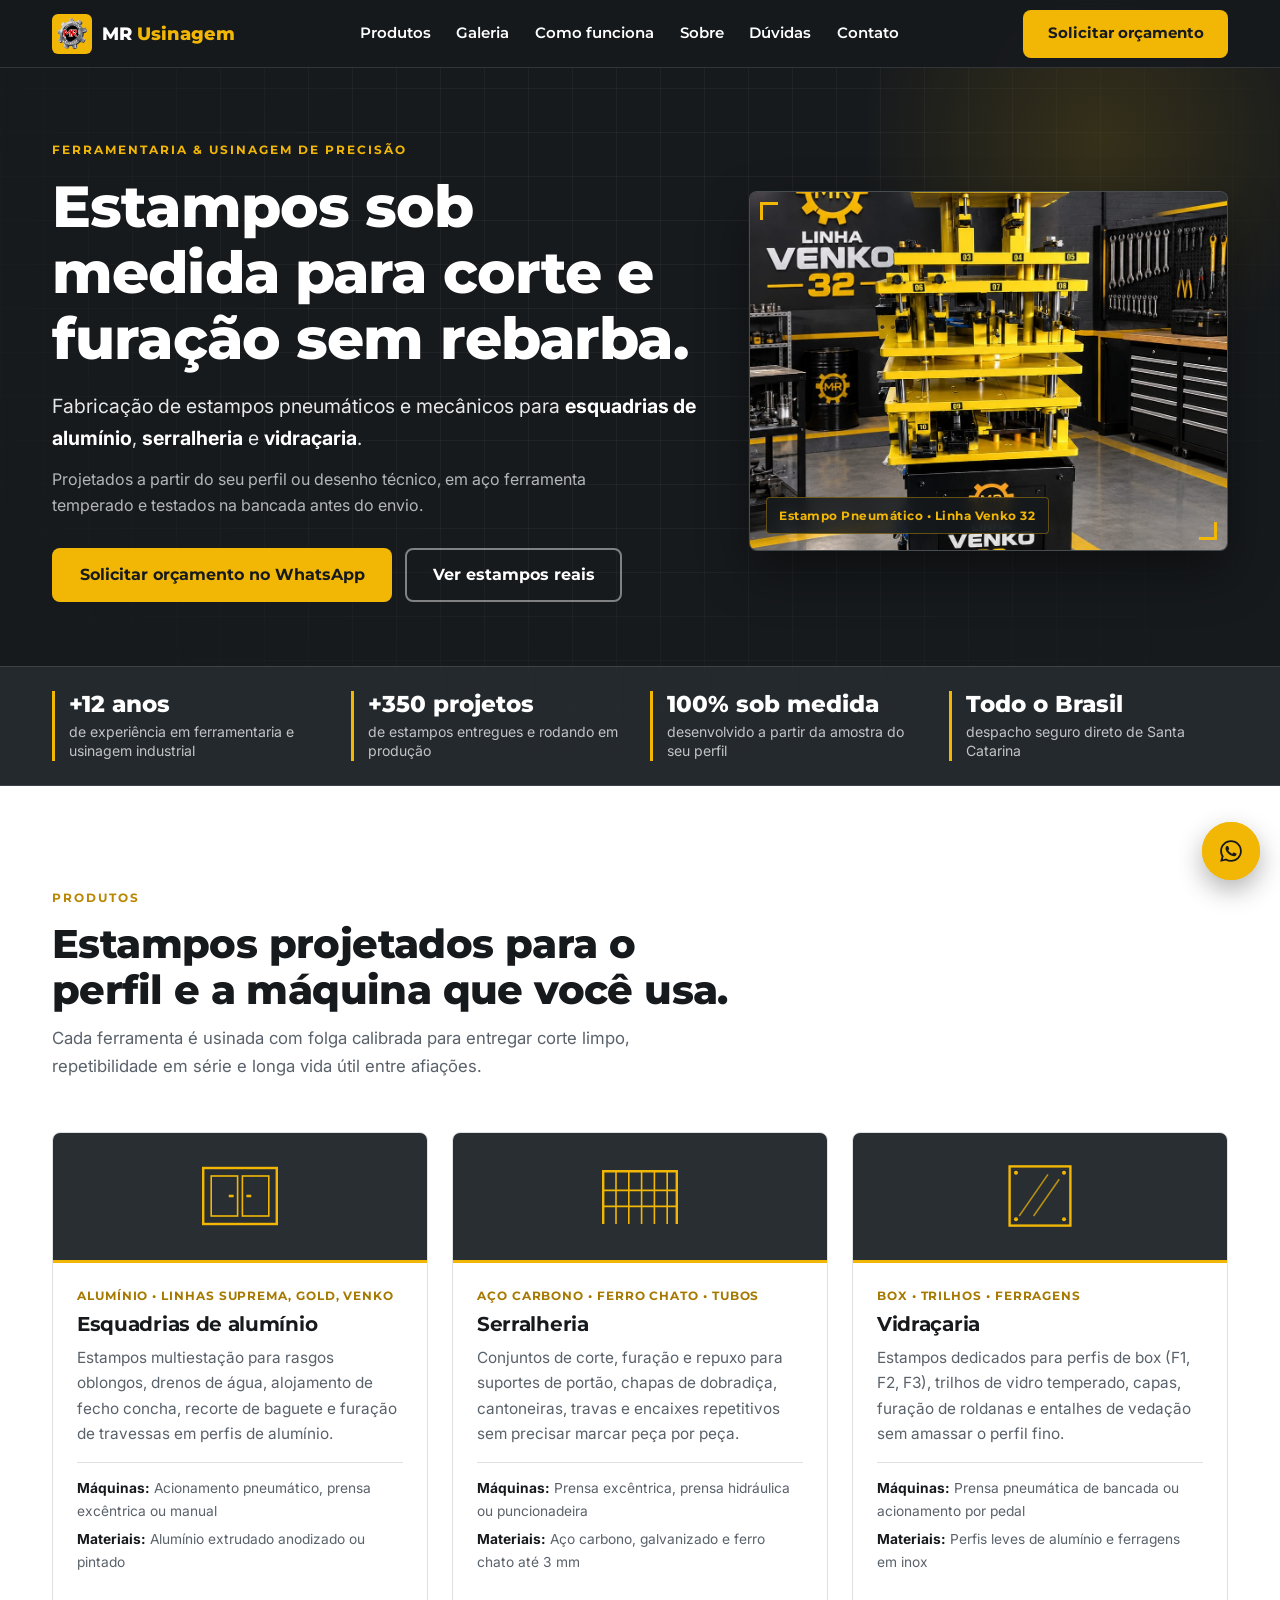
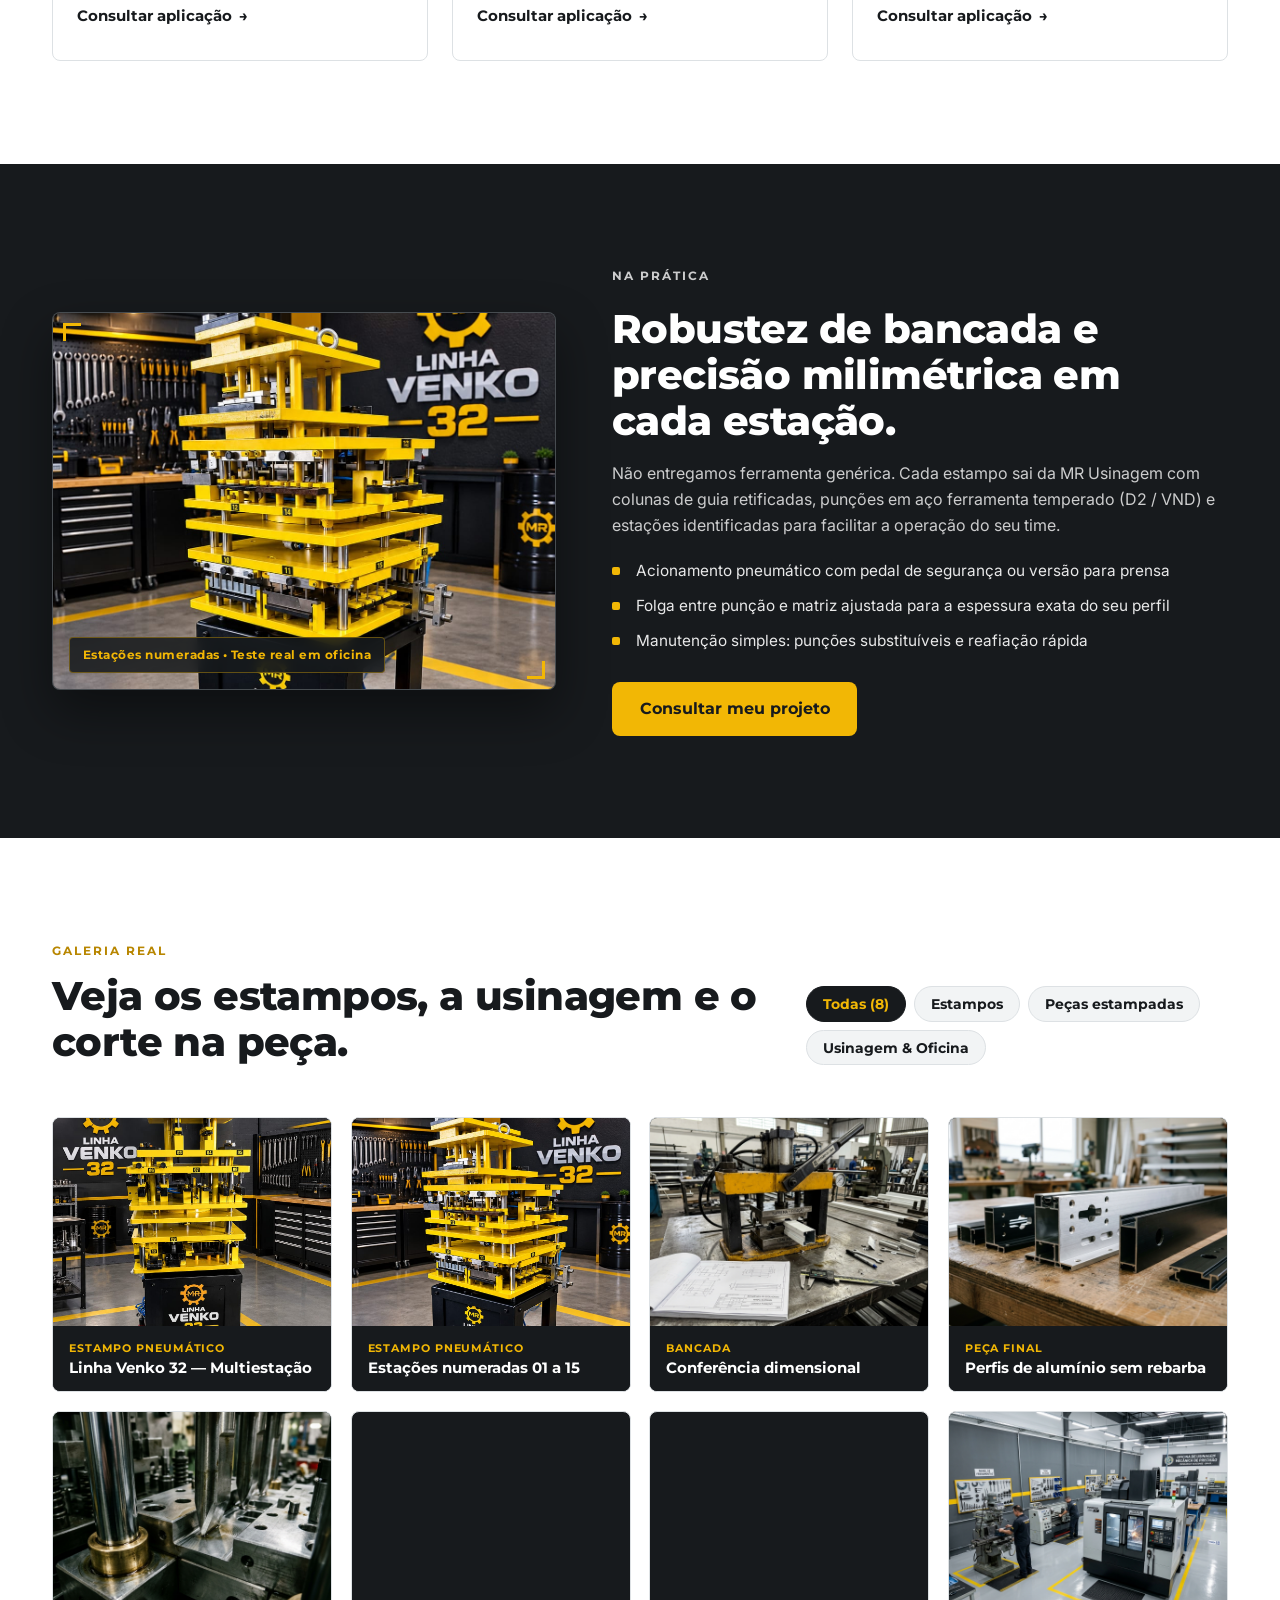
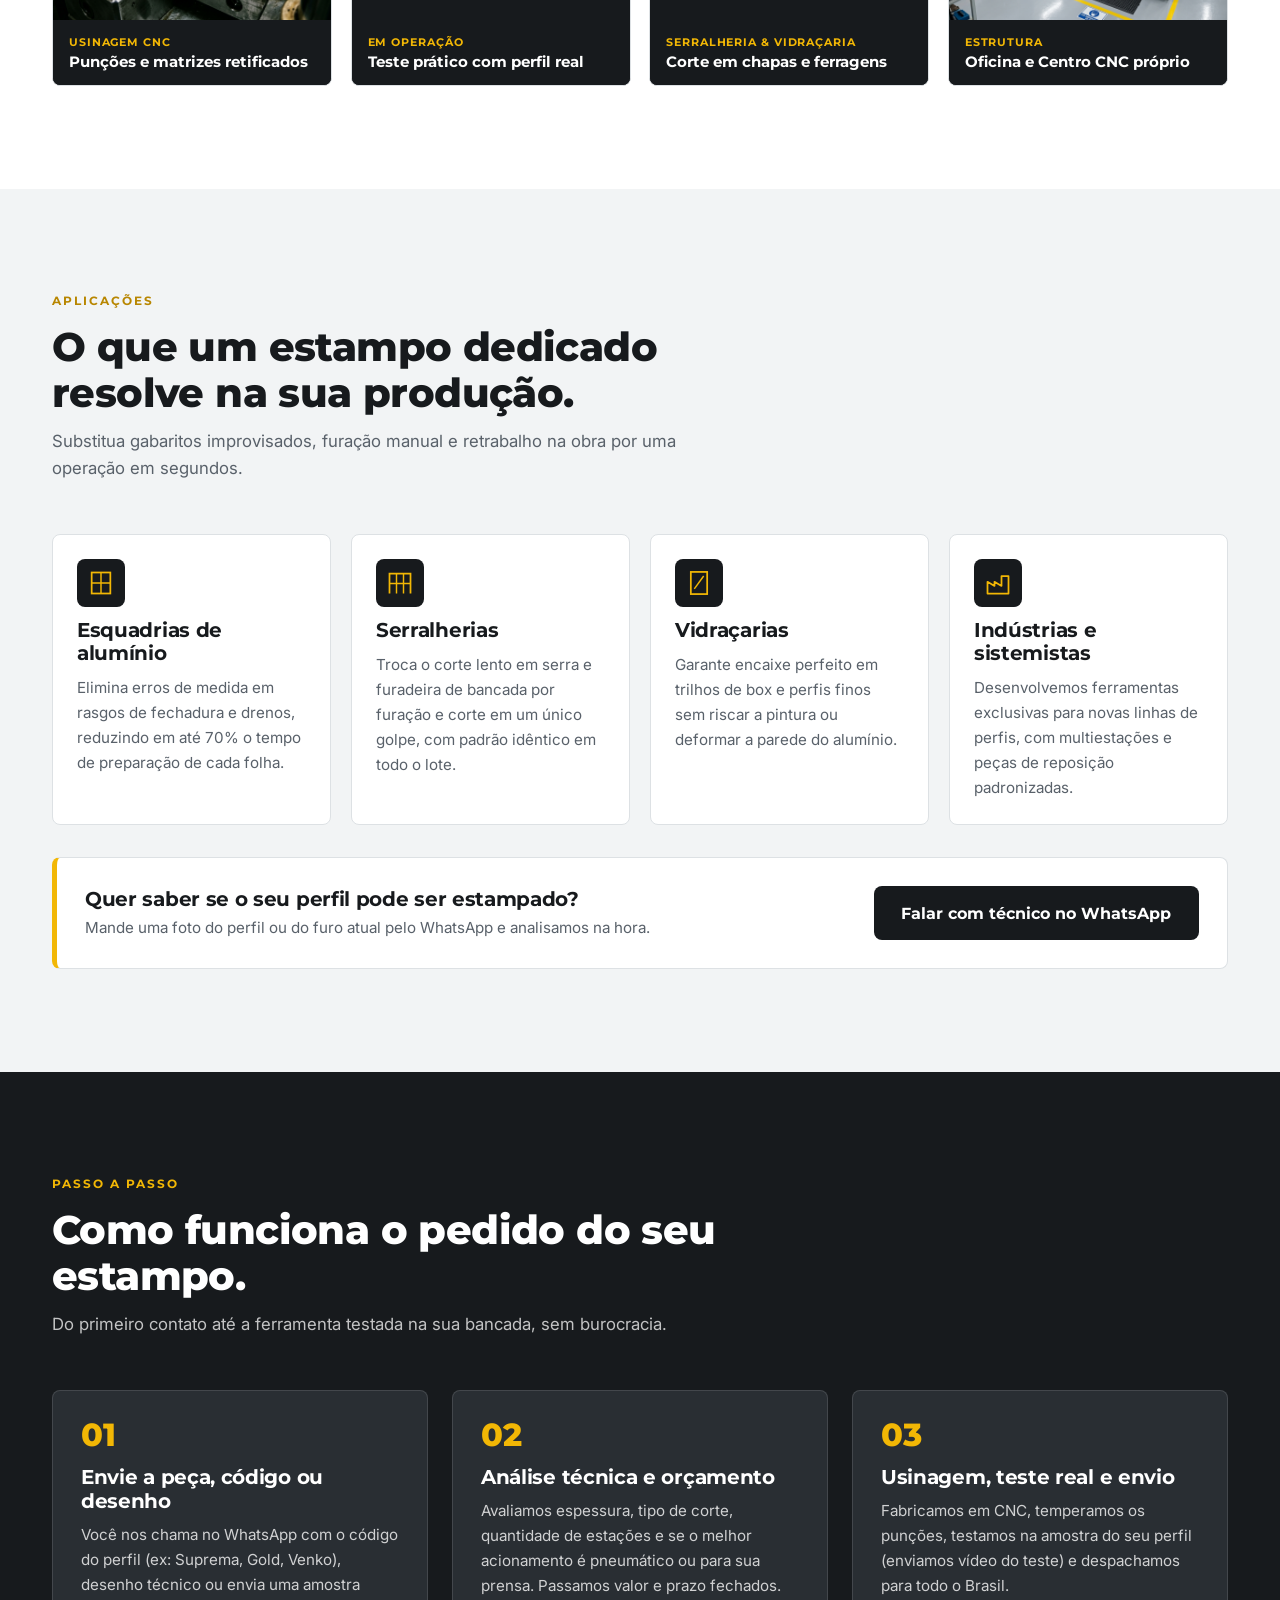
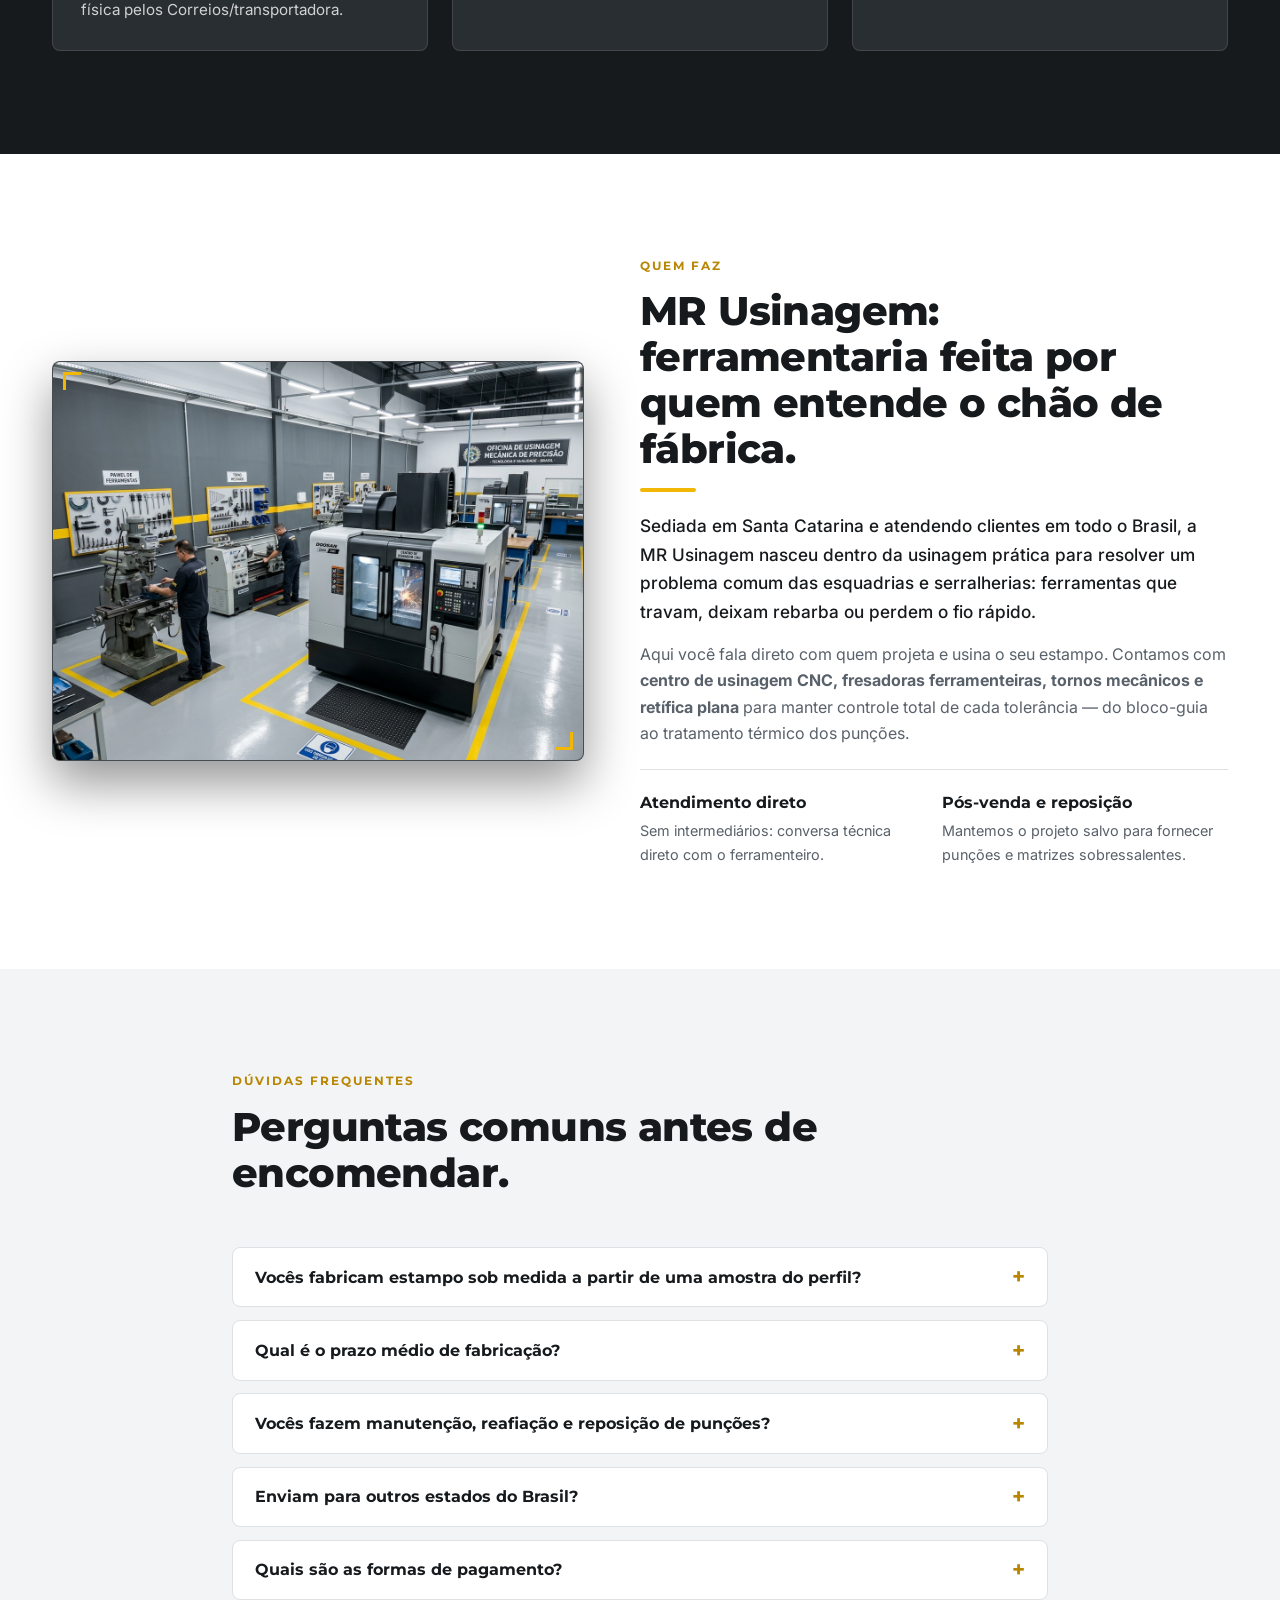
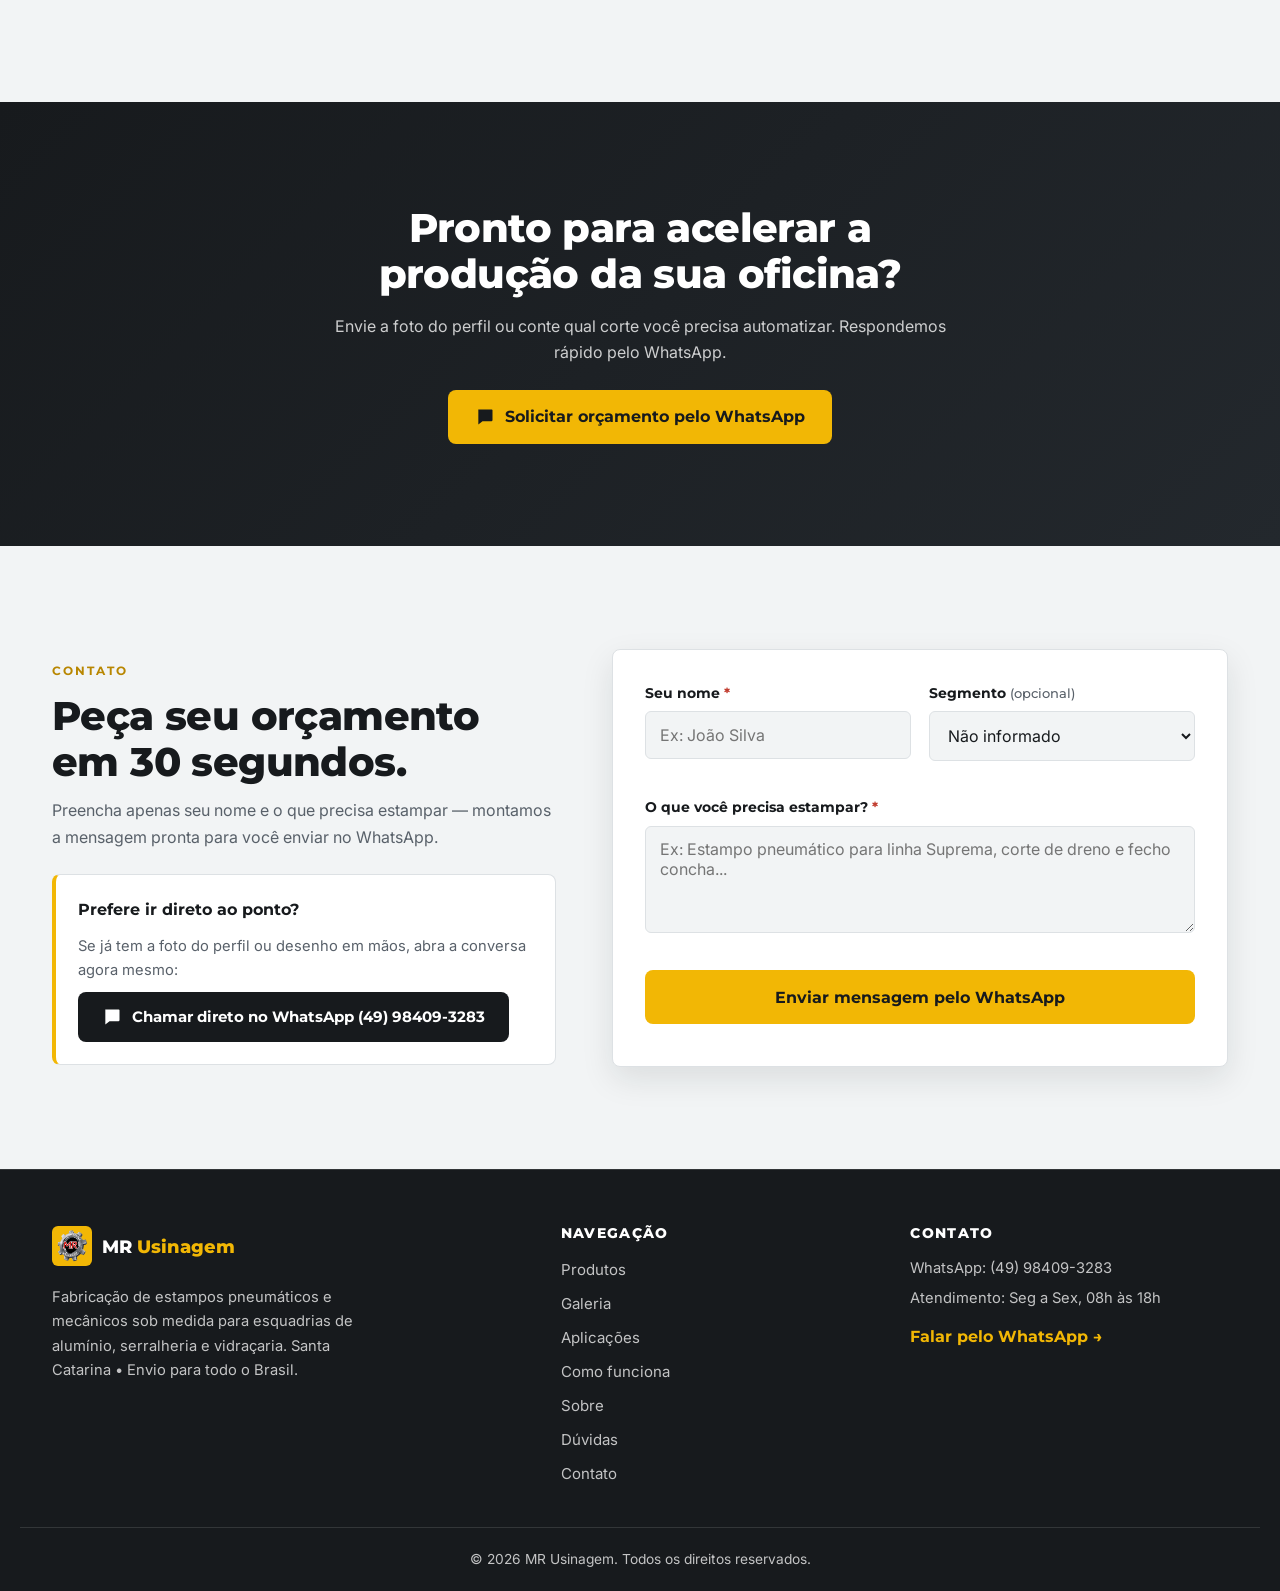
==== mr-usinagem/index.html @ c480cb1d "mrusinagem" ====
<!DOCTYPE html>
<html lang="pt-BR">
<head>
  <meta charset="UTF-8">
  <meta name="viewport" content="width=device-width, initial-scale=1, viewport-fit=cover">
  <title>MR Usinagem | Estampos sob Medida para Esquadrias, Serralheria e Vidraçaria</title>
  <meta name="description" content="Fabricação de estampos pneumáticos e mecânicos sob medida para esquadrias de alumínio (Suprema, Gold, Venko), serralheria e vidraçaria. Envio para todo o Brasil.">
  <meta name="theme-color" content="#171A1D">
  <link rel="icon" href="data:image/svg+xml,%3Csvg xmlns='http://www.w3.org/2000/svg' viewBox='0 0 64 64'%3E%3Crect width='64' height='64' rx='10' fill='%23171A1D'/%3E%3Ctext x='32' y='43' font-family='Arial,sans-serif' font-size='28' font-weight='800' text-anchor='middle' fill='%23F2B705'%3EMR%3C/text%3E%3C/svg%3E">
  <link rel="preconnect" href="https://fonts.googleapis.com">
  <link rel="preconnect" href="https://fonts.gstatic.com" crossorigin>
  <link href="https://fonts.googleapis.com/css2?family=Montserrat:wght@500;600;700;800&family=Inter:wght@400;500;600&display=swap" rel="stylesheet">
  <link rel="stylesheet" href="css/style.css">
</head>
<body>
  <a class="skip-link" href="#conteudo">Ir para o conteúdo</a>

  <!-- 1. CABEÇALHO -->
  <header class="site-header" id="topo">
    <div class="container header-inner">
      <a class="brand" href="#inicio" aria-label="MR Usinagem - início">
        <span class="brand-mark" aria-hidden="true">
          <img src="assets/images/LOGO_MARCA_MR-bg.png" alt="MR Usinagem" class="brand-logo" width="40" height="40">
        </span>
        <span class="brand-name">MR <span>Usinagem</span></span>
      </a>

      <nav class="main-nav" id="menu" aria-label="Menu principal">
        <ul>
          <li><a href="#produtos">Produtos</a></li>
          <li><a href="#galeria">Galeria</a></li>
          <li><a href="#como-funciona">Como funciona</a></li>
          <li><a href="#sobre">Sobre</a></li>
          <li><a href="#faq">Dúvidas</a></li>
          <li><a href="#contato">Contato</a></li>
          <li class="nav-cta-mobile">
            <a class="btn btn-primary" href="https://wa.me/5549984093283?text=Ol%C3%A1!%20Conheci%20a%20MR%20Usinagem%20pelo%20site%20e%20gostaria%20de%20solicitar%20um%20or%C3%A7amento%20de%20estampo." data-wa="header" target="_blank" rel="noopener noreferrer">Solicitar orçamento</a>
          </li>
        </ul>
      </nav>

      <a class="btn btn-primary header-cta" href="https://wa.me/5549984093283?text=Ol%C3%A1!%20Conheci%20a%20MR%20Usinagem%20pelo%20site%20e%20gostaria%20de%20solicitar%20um%20or%C3%A7amento%20de%20estampo." data-wa="header" target="_blank" rel="noopener noreferrer">Solicitar orçamento</a>

      <button class="menu-toggle" type="button" aria-expanded="false" aria-controls="menu" aria-label="Abrir menu">
        <span class="menu-toggle-bar"></span>
        <span class="menu-toggle-bar"></span>
        <span class="menu-toggle-bar"></span>
      </button>
    </div>
  </header>

  <main id="conteudo">

    <!-- 2. HERO -->
    <section class="hero" id="inicio" aria-labelledby="hero-titulo">
      <div class="hero-grid-bg" aria-hidden="true"></div>
      <div class="hero-glow" aria-hidden="true"></div>
      <div class="container hero-inner">
        <div class="hero-text reveal">
          <p class="eyebrow">Ferramentaria &amp; Usinagem de Precisão</p>
          <h1 id="hero-titulo">Estampos sob medida para corte e furação sem rebarba.</h1>
          <p class="hero-sub">Fabricação de estampos pneumáticos e mecânicos para <strong>esquadrias de alumínio</strong>, <strong>serralheria</strong> e <strong>vidraçaria</strong>.</p>
          <p class="hero-complement">Projetados a partir do seu perfil ou desenho técnico, em aço ferramenta temperado e testados na bancada antes do envio.</p>
          <div class="btn-row">
            <a class="btn btn-primary btn-lg" href="https://wa.me/5549984093283?text=Ol%C3%A1!%20Conheci%20a%20MR%20Usinagem%20pelo%20site%20e%20gostaria%20de%20solicitar%20um%20or%C3%A7amento%20de%20estampo." data-wa="hero" target="_blank" rel="noopener noreferrer">Solicitar orçamento no WhatsApp</a>
            <a class="btn btn-outline-light btn-lg" href="#galeria">Ver estampos reais</a>
          </div>
        </div>

        <figure class="hero-media reveal" data-delay="1">
          <div class="media-frame">
            <img src="assets/images/estampo1.jpeg" alt="Estampo pneumático multiestação Linha Venko 32 fabricado pela MR Usinagem" width="900" height="1200" fetchpriority="high" decoding="async">
            <span class="media-badge">Estampo Pneumático • Linha Venko 32</span>
            <span class="corner corner-tl" aria-hidden="true"></span>
            <span class="corner corner-br" aria-hidden="true"></span>
          </div>
        </figure>
      </div>

      <!-- FAIXA DE CREDIBILIDADE -->
      <div class="proof-strip">
        <div class="container proof-grid">
          <div class="proof-item reveal">
            <strong class="proof-value" data-count="12" data-prefix="+" data-suffix=" anos">+100 anos</strong>
            <span>de experiência em ferramentaria e usinagem industrial</span>
          </div>
          <div class="proof-item reveal" data-delay="1">
            <strong class="proof-value" data-count="350" data-prefix="+" data-suffix=" projetos">+350 projetos</strong>
            <span>de estampos entregues e rodando em produção</span>
          </div>
          <div class="proof-item reveal" data-delay="2">
            <strong class="proof-value">100% sob medida</strong>
            <span>desenvolvido a partir da amostra do seu perfil</span>
          </div>
          <div class="proof-item reveal" data-delay="3">
            <strong class="proof-value">Todo o Brasil</strong>
            <span>despacho seguro direto de Santa Catarina</span>
          </div>
        </div>
      </div>

      <a class="scroll-indicator" href="#produtos" aria-label="Rolar para a seção de produtos">
        <span class="scroll-line" aria-hidden="true"></span>
        <span class="scroll-text">Role</span>
      </a>
    </section>

    <!-- 3. PRODUTOS -->
    <section class="section section-light" id="produtos" aria-labelledby="produtos-titulo">
      <div class="container">
        <header class="section-head reveal">
          <p class="eyebrow eyebrow-dark">Produtos</p>
          <h2 id="produtos-titulo">Estampos projetados para o perfil e a máquina que você usa.</h2>
          <p>Cada ferramenta é usinada com folga calibrada para entregar corte limpo, repetibilidade em série e longa vida útil entre afiações.</p>
        </header>

        <div class="cards">
          <article class="card reveal">
            <div class="card-media" aria-hidden="true">
              <svg viewBox="0 0 120 90" focusable="false"><rect x="14" y="10" width="92" height="70" fill="none" stroke="currentColor" stroke-width="3"/><rect x="24" y="20" width="33" height="50" fill="none" stroke="currentColor" stroke-width="2"/><rect x="63" y="20" width="33" height="50" fill="none" stroke="currentColor" stroke-width="2"/><path d="M52 45h-6M74 45h-6" stroke="currentColor" stroke-width="3"/></svg>
            </div>
            <div class="card-body">
              <span class="card-tag">Alumínio • Linhas Suprema, Gold, Venko</span>
              <h3>Esquadrias de alumínio</h3>
              <p>Estampos multiestação para rasgos oblongos, drenos de água, alojamento de fecho concha, recorte de baguete e furação de travessas em perfis de alumínio.</p>
              <ul class="card-specs">
                <li><strong>Máquinas:</strong> Acionamento pneumático, prensa excêntrica ou manual</li>
                <li><strong>Materiais:</strong> Alumínio extrudado anodizado ou pintado</li>
              </ul>
              <a class="card-link" href="https://wa.me/5549984093283?text=Ol%C3%A1%2C%20preciso%20de%20estampo%20para%20esquadrias%20de%20alum%C3%ADnio." data-wa="esquadrias" target="_blank" rel="noopener noreferrer">Consultar aplicação <span aria-hidden="true">→</span></a>
            </div>
          </article>

          <article class="card reveal" data-delay="1">
            <div class="card-media" aria-hidden="true">
              <svg viewBox="0 0 120 90" focusable="false"><path d="M14 80V14h92v66" fill="none" stroke="currentColor" stroke-width="3"/><path d="M30 80V14M46 80V14M62 80V14M78 80V14M94 80V14" stroke="currentColor" stroke-width="2"/><path d="M14 38h92M14 58h92" stroke="currentColor" stroke-width="2"/></svg>
            </div>
            <div class="card-body">
              <span class="card-tag">Aço Carbono • Ferro Chato • Tubos</span>
              <h3>Serralheria</h3>
              <p>Conjuntos de corte, furação e repuxo para suportes de portão, chapas de dobradiça, cantoneiras, travas e encaixes repetitivos sem precisar marcar peça por peça.</p>
              <ul class="card-specs">
                <li><strong>Máquinas:</strong> Prensa excêntrica, prensa hidráulica ou puncionadeira</li>
                <li><strong>Materiais:</strong> Aço carbono, galvanizado e ferro chato até 3 mm</li>
              </ul>
              <a class="card-link" href="https://wa.me/5549984093283?text=Ol%C3%A1%2C%20preciso%20de%20estampo%20para%20serralheria." data-wa="serralheria" target="_blank" rel="noopener noreferrer">Consultar aplicação <span aria-hidden="true">→</span></a>
            </div>
          </article>

          <article class="card reveal" data-delay="2">
            <div class="card-media" aria-hidden="true">
              <svg viewBox="0 0 120 90" focusable="false"><rect x="22" y="8" width="76" height="74" fill="none" stroke="currentColor" stroke-width="3"/><path d="M34 70L70 18M52 70l32-46" stroke="currentColor" stroke-width="2" opacity=".7"/><circle cx="30" cy="16" r="2.5" fill="currentColor"/><circle cx="90" cy="16" r="2.5" fill="currentColor"/><circle cx="30" cy="74" r="2.5" fill="currentColor"/><circle cx="90" cy="74" r="2.5" fill="currentColor"/></svg>
            </div>
            <div class="card-body">
              <span class="card-tag">Box • Trilhos • Ferragens</span>
              <h3>Vidraçaria</h3>
              <p>Estampos dedicados para perfis de box (F1, F2, F3), trilhos de vidro temperado, capas, furação de roldanas e entalhes de vedação sem amassar o perfil fino.</p>
              <ul class="card-specs">
                <li><strong>Máquinas:</strong> Prensa pneumática de bancada ou acionamento por pedal</li>
                <li><strong>Materiais:</strong> Perfis leves de alumínio e ferragens em inox</li>
              </ul>
              <a class="card-link" href="https://wa.me/5549984093283?text=Ol%C3%A1%2C%20preciso%20de%20estampo%20para%20vidra%C3%A7aria." data-wa="vidracaria" target="_blank" rel="noopener noreferrer">Consultar aplicação <span aria-hidden="true">→</span></a>
            </div>
          </article>
        </div>
      </div>
    </section>

    <!-- 4. DESTAQUE DO PRODUTO REAL -->
    <section class="section section-dark feature" aria-labelledby="destaque-titulo">
      <div class="container feature-grid">
        <figure class="feature-media reveal">
          <div class="media-frame">
            <img src="assets/images/estampo2.jpeg" alt="Detalhe das estações numeradas de corte e furação do estampo Linha Venko 32" width="900" height="1200" loading="lazy" decoding="async">
            <span class="media-badge">Estações numeradas • Teste real em oficina</span>
            <span class="corner corner-tl" aria-hidden="true"></span>
            <span class="corner corner-br" aria-hidden="true"></span>
          </div>
        </figure>
        <div class="feature-text reveal" data-delay="1">
          <p class="eyebrow">Na prática</p>
          <h2 id="destaque-titulo">Robustez de bancada e precisão milimétrica em cada estação.</h2>
          <p>Não entregamos ferramenta genérica. Cada estampo sai da MR Usinagem com colunas de guia retificadas, punções em aço ferramenta temperado (D2 / VND) e estações identificadas para facilitar a operação do seu time.</p>
          <ul class="feature-list">
            <li>Acionamento pneumático com pedal de segurança ou versão para prensa</li>
            <li>Folga entre punção e matriz ajustada para a espessura exata do seu perfil</li>
            <li>Manutenção simples: punções substituíveis e reafiação rápida</li>
          </ul>
          <a class="btn btn-primary btn-lg" href="https://wa.me/5549984093283?text=Ol%C3%A1!%20Vi%20os%20estampos%20no%20site%20da%20MR%20Usinagem%20e%20gostaria%20de%20consultar%20meu%20projeto." data-wa="projeto" target="_blank" rel="noopener noreferrer">Consultar meu projeto</a>
        </div>
      </div>
    </section>

    <!-- 5. GALERIA DE PRODUÇÃO -->
    <section class="section section-light" id="galeria" aria-labelledby="galeria-titulo">
      <div class="container">
        <header class="section-head gallery-head reveal">
          <div>
            <p class="eyebrow eyebrow-dark">Galeria real</p>
            <h2 id="galeria-titulo">Veja os estampos, a usinagem e o corte na peça.</h2>
          </div>
          <div class="gallery-filters" role="tablist" aria-label="Filtrar fotos da galeria">
            <button class="filter-btn is-active" type="button" data-filter="all" role="tab" aria-selected="true">Todas (8)</button>
            <button class="filter-btn" type="button" data-filter="estampos" role="tab" aria-selected="false">Estampos</button>
            <button class="filter-btn" type="button" data-filter="pecas" role="tab" aria-selected="false">Peças estampadas</button>
            <button class="filter-btn" type="button" data-filter="oficina" role="tab" aria-selected="false">Usinagem &amp; Oficina</button>
          </div>
        </header>

        <div class="gallery-grid">
          <figure class="gallery-item reveal" data-category="estampos">
            <button class="gallery-trigger" type="button" data-src="assets/images/estampo1.jpeg" data-caption="Estampo pneumático multiestação Linha Venko 32 — vista frontal com gabinete e pedal">
              <img src="assets/images/estampo1.jpeg" alt="Estampo pneumático Linha Venko 32 montado sobre gabinete" loading="lazy" decoding="async">
              <figcaption>
                <span class="gal-tag">Estampo Pneumático</span>
                <strong>Linha Venko 32 — Multiestação</strong>
              </figcaption>
            </button>
          </figure>

          <figure class="gallery-item reveal" data-category="estampos" data-delay="1">
            <button class="gallery-trigger" type="button" data-src="assets/images/estampo2.jpeg" data-caption="Estações 10 a 15 numeradas com guias cromadas e batentes ajustáveis">
              <img src="assets/images/estampo2.jpeg" alt="Estampo multiestação visto em ângulo lateral mostrando estações 10 a 15" loading="lazy" decoding="async">
              <figcaption>
                <span class="gal-tag">Estampo Pneumático</span>
                <strong>Estações numeradas 01 a 15</strong>
              </figcaption>
            </button>
          </figure>

          <figure class="gallery-item reveal" data-category="estampos" data-delay="2">
            <button class="gallery-trigger" type="button" data-src="assets/images/estampo-bancada.jpg" data-caption="Estampo compacto na bancada ao lado de paquímetro e desenho técnico para conferência dimensional">
              <img src="assets/images/estampo-bancada.jpg" alt="Estampo sobre bancada metálica com paquímetro e projeto técnico" loading="lazy" decoding="async">
              <figcaption>
                <span class="gal-tag">Bancada</span>
                <strong>Conferência dimensional</strong>
              </figcaption>
            </button>
          </figure>

          <figure class="gallery-item reveal" data-category="pecas">
            <button class="gallery-trigger" type="button" data-src="assets/images/peca-estampada.jpg" data-caption="Perfis de alumínio após estampagem: rasgos oblongos, drenos e furos limpos sem rebarba">
              <img src="assets/images/peca-estampada.jpg" alt="Perfis de alumínio estampados com furos oblongos e cortes limpos" loading="lazy" decoding="async">
              <figcaption>
                <span class="gal-tag">Peça Final</span>
                <strong>Perfis de alumínio sem rebarba</strong>
              </figcaption>
            </button>
          </figure>

          <figure class="gallery-item reveal" data-category="oficina" data-delay="1">
            <button class="gallery-trigger" type="button" data-src="assets/images/detalhe-usinagem.jpg" data-caption="Detalhe da usinagem CNC em aço ferramenta com punções retificados e colunas de guia">
              <img src="assets/images/detalhe-usinagem.jpg" alt="Detalhe macro de punções e matrizes em aço ferramenta usinados em CNC" loading="lazy" decoding="async">
              <figcaption>
                <span class="gal-tag">Usinagem CNC</span>
                <strong>Punções e matrizes retificados</strong>
              </figcaption>
            </button>
          </figure>

          <figure class="gallery-item reveal" data-category="oficina" data-delay="2">
            <button class="gallery-trigger" type="button" data-src="assets/images/maquina-operacao.jpg" data-caption="Teste operacional com perfil real antes da liberação e envio ao cliente">
              <img src="assets/images/maquina-operacao.jpg" alt="Operador realizando estampagem de perfil de alumínio na prensa pneumática" loading="lazy" decoding="async">
              <figcaption>
                <span class="gal-tag">Em Operação</span>
                <strong>Teste prático com perfil real</strong>
              </figcaption>
            </button>
          </figure>

          <figure class="gallery-item reveal" data-category="estampos">
            <button class="gallery-trigger" type="button" data-src="assets/images/estampo-serralheria.jpg" data-caption="Estampo reforçado para serralheria e vidraçaria: corte e furação de chapas e ferragens">
              <img src="assets/images/estampo-serralheria.jpg" alt="Estampo de aço para serralheria e vidraçaria com peças metálicas furadas" loading="lazy" decoding="async">
              <figcaption>
                <span class="gal-tag">Serralheria &amp; Vidraçaria</span>
                <strong>Corte em chapas e ferragens</strong>
              </figcaption>
            </button>
          </figure>

          <figure class="gallery-item reveal" data-category="oficina" data-delay="1">
            <button class="gallery-trigger" type="button" data-src="assets/images/oficina-cnc.jpg" data-caption="Estrutura própria da MR Usinagem com centro de usinagem CNC, fresadora e bancadas de montagem">
              <img src="assets/images/oficina-cnc.jpg" alt="Interior da oficina MR Usinagem com centro de usinagem CNC" loading="lazy" decoding="async">
              <figcaption>
                <span class="gal-tag">Estrutura</span>
                <strong>Oficina e Centro CNC próprio</strong>
              </figcaption>
            </button>
          </figure>
        </div>
      </div>
    </section>

    <!-- 6. APLICAÇÕES (PROBLEMAS RESOLVIDOS) -->
    <section class="section section-gray" id="aplicacoes" aria-labelledby="aplicacoes-titulo">
      <div class="container">
        <header class="section-head reveal">
          <p class="eyebrow eyebrow-dark">Aplicações</p>
          <h2 id="aplicacoes-titulo">O que um estampo dedicado resolve na sua produção.</h2>
          <p>Substitua gabaritos improvisados, furação manual e retrabalho na obra por uma operação em segundos.</p>
        </header>

        <ul class="segments">
          <li class="segment reveal">
            <span class="segment-icon" aria-hidden="true"><svg viewBox="0 0 48 48" focusable="false"><rect x="8" y="6" width="32" height="36" fill="none" stroke="currentColor" stroke-width="3"/><path d="M24 6v36M8 24h32" stroke="currentColor" stroke-width="2.5"/></svg></span>
            <h3>Esquadrias de alumínio</h3>
            <p>Elimina erros de medida em rasgos de fechadura e drenos, reduzindo em até 70% o tempo de preparação de cada folha.</p>
          </li>
          <li class="segment reveal" data-delay="1">
            <span class="segment-icon" aria-hidden="true"><svg viewBox="0 0 48 48" focusable="false"><path d="M6 42V8h36v34" fill="none" stroke="currentColor" stroke-width="3"/><path d="M18 42V8M30 42V8M6 25h36" stroke="currentColor" stroke-width="2.5"/></svg></span>
            <h3>Serralherias</h3>
            <p>Troca o corte lento em serra e furadeira de bancada por furação e corte em um único golpe, com padrão idêntico em todo o lote.</p>
          </li>
          <li class="segment reveal" data-delay="2">
            <span class="segment-icon" aria-hidden="true"><svg viewBox="0 0 48 48" focusable="false"><rect x="10" y="5" width="28" height="38" fill="none" stroke="currentColor" stroke-width="3"/><path d="M16 34L32 12" stroke="currentColor" stroke-width="2.5"/></svg></span>
            <h3>Vidraçarias</h3>
            <p>Garante encaixe perfeito em trilhos de box e perfis finos sem riscar a pintura ou deformar a parede do alumínio.</p>
          </li>
          <li class="segment reveal" data-delay="3">
            <span class="segment-icon" aria-hidden="true"><svg viewBox="0 0 48 48" focusable="false"><path d="M6 42V22l12 7V22l12 7V12h12v30z" fill="none" stroke="currentColor" stroke-width="3" stroke-linejoin="round"/></svg></span>
            <h3>Indústrias e sistemistas</h3>
            <p>Desenvolvemos ferramentas exclusivas para novas linhas de perfis, com multiestações e peças de reposição padronizadas.</p>
          </li>
        </ul>

        <div class="inline-cta reveal">
          <div>
            <h3>Quer saber se o seu perfil pode ser estampado?</h3>
            <p>Mande uma foto do perfil ou do furo atual pelo WhatsApp e analisamos na hora.</p>
          </div>
          <a class="btn btn-dark btn-lg" href="https://wa.me/5549984093283?text=Ol%C3%A1!%20Vim%20pelo%20site%20da%20MR%20Usinagem%20e%20gostaria%20de%20saber%20se%20meu%20perfil%20pode%20ser%20estampado." data-wa="aplicacoes" target="_blank" rel="noopener noreferrer">Falar com técnico no WhatsApp</a>
        </div>
      </div>
    </section>

    <!-- 7. COMO FUNCIONA -->
    <section class="section section-dark" id="como-funciona" aria-labelledby="como-titulo">
      <div class="container">
        <header class="section-head section-head-dark reveal">
          <p class="eyebrow">Passo a passo</p>
          <h2 id="como-titulo">Como funciona o pedido do seu estampo.</h2>
          <p>Do primeiro contato até a ferramenta testada na sua bancada, sem burocracia.</p>
        </header>

        <ol class="steps-grid">
          <li class="step-card reveal">
            <span class="step-num">01</span>
            <h3>Envie a peça, código ou desenho</h3>
            <p>Você nos chama no WhatsApp com o código do perfil (ex: Suprema, Gold, Venko), desenho técnico ou envia uma amostra física pelos Correios/transportadora.</p>
          </li>
          <li class="step-card reveal" data-delay="1">
            <span class="step-num">02</span>
            <h3>Análise técnica e orçamento</h3>
            <p>Avaliamos espessura, tipo de corte, quantidade de estações e se o melhor acionamento é pneumático ou para sua prensa. Passamos valor e prazo fechados.</p>
          </li>
          <li class="step-card reveal" data-delay="2">
            <span class="step-num">03</span>
            <h3>Usinagem, teste real e envio</h3>
            <p>Fabricamos em CNC, temperamos os punções, testamos na amostra do seu perfil (enviamos vídeo do teste) e despachamos para todo o Brasil.</p>
          </li>
        </ol>
      </div>
    </section>

    <!-- 8. SOBRE -->
    <section class="section section-light" id="sobre" aria-labelledby="sobre-titulo">
      <div class="container about-grid">
        <figure class="about-media reveal">
          <div class="media-frame">
            <img src="assets/images/oficina-cnc.jpg" alt="Oficina da MR Usinagem equipada com centro de usinagem CNC e bancadas de ferramentaria" width="800" height="600" loading="lazy" decoding="async">
            <span class="corner corner-tl" aria-hidden="true"></span>
            <span class="corner corner-br" aria-hidden="true"></span>
          </div>
        </figure>

        <div class="about-content reveal" data-delay="1">
          <p class="eyebrow eyebrow-dark">Quem faz</p>
          <h2 id="sobre-titulo">MR Usinagem: ferramentaria feita por quem entende o chão de fábrica.</h2>
          <span class="bar" aria-hidden="true"></span>
          <p class="lead">Sediada em Santa Catarina e atendendo clientes em todo o Brasil, a MR Usinagem nasceu dentro da usinagem prática para resolver um problema comum das esquadrias e serralherias: ferramentas que travam, deixam rebarba ou perdem o fio rápido.</p>
          <p>Aqui você fala direto com quem projeta e usina o seu estampo. Contamos com <strong>centro de usinagem CNC, fresadoras ferramenteiras, tornos mecânicos e retífica plana</strong> para manter controle total de cada tolerância — do bloco-guia ao tratamento térmico dos punções.</p>

          <div class="about-pillars">
            <div>
              <strong>Atendimento direto</strong>
              <span>Sem intermediários: conversa técnica direto com o ferramenteiro.</span>
            </div>
            <div>
              <strong>Pós-venda e reposição</strong>
              <span>Mantemos o projeto salvo para fornecer punções e matrizes sobressalentes.</span>
            </div>
          </div>
        </div>
      </div>
    </section>

    <!-- 9. FAQ -->
    <section class="section section-gray" id="faq" aria-labelledby="faq-titulo">
      <div class="container faq-container">
        <header class="section-head reveal">
          <p class="eyebrow eyebrow-dark">Dúvidas frequentes</p>
          <h2 id="faq-titulo">Perguntas comuns antes de encomendar.</h2>
        </header>

        <div class="faq-list reveal" data-delay="1">
          <div class="faq-item">
            <button class="faq-q" type="button" aria-expanded="false">
              <span>Vocês fabricam estampo sob medida a partir de uma amostra do perfil?</span>
              <span class="faq-icon" aria-hidden="true">+</span>
            </button>
            <div class="faq-a" hidden>
              <p>Sim. Se você não tiver o desenho técnico em CAD/PDF, basta enviar um pedaço pequeno do perfil (cerca de 20 a 30 cm) ou informar a linha comercial. Fazemos a leitura dimensional e projetamos o estampo exato para ele.</p>
            </div>
          </div>

          <div class="faq-item">
            <button class="faq-q" type="button" aria-expanded="false">
              <span>Qual é o prazo médio de fabricação?</span>
              <span class="faq-icon" aria-hidden="true">+</span>
            </button>
            <div class="faq-a" hidden>
              <p>O prazo varia conforme a complexidade e o número de estações: estampos simples de 1 a 3 operações costumam ficar prontos entre 10 e 15 dias úteis; conjuntos multiestação (como linhas completas pneumáticas) levam de 20 a 30 dias úteis após aprovação.</p>
            </div>
          </div>

          <div class="faq-item">
            <button class="faq-q" type="button" aria-expanded="false">
              <span>Vocês fazem manutenção, reafiação e reposição de punções?</span>
              <span class="faq-icon" aria-hidden="true">+</span>
            </button>
            <div class="faq-a" hidden>
              <p>Sim. Fazemos reafiação, substituição de punções/matrizes desgastados e adaptação de estações. Como arquivamos todos os projetos em CNC, conseguimos enviar peças de reposição mesmo que você esteja em outro estado.</p>
            </div>
          </div>

          <div class="faq-item">
            <button class="faq-q" type="button" aria-expanded="false">
              <span>Enviam para outros estados do Brasil?</span>
              <span class="faq-icon" aria-hidden="true">+</span>
            </button>
            <div class="faq-a" hidden>
              <p>Sim, atendemos todo o território nacional. Os estampos são embalados em engradado reforçado e despachados via transportadora ou frete aéreo/rodoviário com seguro e código de rastreio.</p>
            </div>
          </div>

          <div class="faq-item">
            <button class="faq-q" type="button" aria-expanded="false">
              <span>Quais são as formas de pagamento?</span>
              <span class="faq-icon" aria-hidden="true">+</span>
            </button>
            <div class="faq-a" hidden>
              <p>Trabalhamos com entrada no pedido (via PIX ou transferência) e saldo na entrega após o envio do vídeo de teste do estampo funcionando, além de opções parceladas no cartão ou boleto sob análise comercial.</p>
            </div>
          </div>
        </div>
      </div>
    </section>

    <!-- 10. CHAMADA PARA ORÇAMENTO -->
    <section class="section section-dark cta-band" aria-labelledby="cta-titulo">
      <div class="container cta-inner reveal">
        <h2 id="cta-titulo">Pronto para acelerar a produção da sua oficina?</h2>
        <p>Envie a foto do perfil ou conte qual corte você precisa automatizar. Respondemos rápido pelo WhatsApp.</p>
        <a class="btn btn-primary btn-lg" href="https://wa.me/5549984093283?text=Ol%C3%A1!%20Conheci%20a%20MR%20Usinagem%20pelo%20site%20e%20gostaria%20de%20solicitar%20um%20or%C3%A7amento%20de%20estampo." data-wa="cta" target="_blank" rel="noopener noreferrer">
          <svg class="wa-icon" viewBox="0 0 24 24" aria-hidden="true" focusable="false"><path fill="currentColor" d="M4 3h16a1 1 0 0 1 1 1v12a1 1 0 0 1-1 1H9l-5 4V4a1 1 0 0 1 0-1z"/></svg>
          Solicitar orçamento pelo WhatsApp
        </a>
      </div>
    </section>

    <!-- 11. FORMULÁRIO SIMPLIFICADO + WHATSAPP DIRETO -->
    <section class="section section-gray" id="contato" aria-labelledby="contato-titulo">
      <div class="container contact-grid">
        <div class="contact-intro reveal">
          <p class="eyebrow eyebrow-dark">Contato</p>
          <h2 id="contato-titulo">Peça seu orçamento em 30 segundos.</h2>
          <p>Preencha apenas seu nome e o que precisa estampar — montamos a mensagem pronta para você enviar no WhatsApp.</p>

          <div class="direct-wa-box">
            <strong>Prefere ir direto ao ponto?</strong>
            <p>Se já tem a foto do perfil ou desenho em mãos, abra a conversa agora mesmo:</p>
            <a class="btn btn-dark" href="https://wa.me/5549984093283?text=Ol%C3%A1!%20Gostaria%20de%20enviar%20uma%20foto%2Fdesenho%20para%20or%C3%A7amento%20de%20estampo." data-wa="direto" target="_blank" rel="noopener noreferrer">
              <svg class="wa-icon" viewBox="0 0 24 24" aria-hidden="true" focusable="false"><path fill="currentColor" d="M4 3h16a1 1 0 0 1 1 1v12a1 1 0 0 1-1 1H9l-5 4V4a1 1 0 0 1 0-1z"/></svg>
              Chamar direto no WhatsApp (49) 98409-3283
            </a>
          </div>
        </div>

        <form class="form reveal" id="form-contato" novalidate data-delay="1">
          <div class="field">
            <label for="nome">Seu nome <span class="req" aria-hidden="true">*</span></label>
            <input type="text" id="nome" name="nome" placeholder="Ex: João Silva" autocomplete="name" required aria-describedby="nome-erro">
            <p class="field-error" id="nome-erro" role="alert"></p>
          </div>

          <div class="field">
            <label for="segmento">Segmento <span class="opt">(opcional)</span></label>
            <select id="segmento" name="segmento">
              <option value="">Não informado</option>
              <option>Esquadrias de alumínio</option>
              <option>Serralheria</option>
              <option>Vidraçaria</option>
              <option>Indústria / Outro</option>
            </select>
          </div>

          <div class="field field-full">
            <label for="necessidade">O que você precisa estampar? <span class="req" aria-hidden="true">*</span></label>
            <textarea id="necessidade" name="necessidade" rows="4" placeholder="Ex: Estampo pneumático para linha Suprema, corte de dreno e fecho concha..." required aria-describedby="necessidade-erro"></textarea>
            <p class="field-error" id="necessidade-erro" role="alert"></p>
          </div>

          <div class="field-full form-actions">
            <button class="btn btn-primary btn-lg btn-block" type="submit">Enviar mensagem pelo WhatsApp</button>
            <p class="form-status" id="form-status" role="status" aria-live="polite"></p>
          </div>
        </form>
      </div>
    </section>
  </main>

  <!-- 12. RODAPÉ -->
  <footer class="site-footer">
    <div class="container footer-grid">
      <div class="footer-brand">
        <a class="brand" href="#inicio" aria-label="MR Usinagem - início">
          <span class="brand-mark" aria-hidden="true">
            <img src="assets/images/LOGO_MARCA_MR-bg.png" alt="MR Usinagem" class="brand-logo" width="40" height="40">
          </span>
          <span class="brand-name">MR <span>Usinagem</span></span>
        </a>
        <p>Fabricação de estampos pneumáticos e mecânicos sob medida para esquadrias de alumínio, serralheria e vidraçaria. Santa Catarina • Envio para todo o Brasil.</p>
      </div>
      <nav aria-label="Links do rodapé">
        <h2 class="footer-title">Navegação</h2>
        <ul>
          <li><a href="#produtos">Produtos</a></li>
          <li><a href="#galeria">Galeria</a></li>
          <li><a href="#aplicacoes">Aplicações</a></li>
          <li><a href="#como-funciona">Como funciona</a></li>
          <li><a href="#sobre">Sobre</a></li>
          <li><a href="#faq">Dúvidas</a></li>
          <li><a href="#contato">Contato</a></li>
        </ul>
      </nav>
      <div>
        <h2 class="footer-title">Contato</h2>
        <p class="footer-contact-info">WhatsApp: (49) 98409-3283</p>
        <p class="footer-contact-info">Atendimento: Seg a Sex, 08h às 18h</p>
        <a class="footer-wa" href="https://wa.me/5549984093283?text=Ol%C3%A1!%20Gostaria%20de%20falar%20com%20a%20MR%20Usinagem." data-wa="footer" target="_blank" rel="noopener noreferrer">Falar pelo WhatsApp →</a>
      </div>
    </div>
    <div class="container footer-bottom">
      <p>&copy; <span id="ano">2026</span> MR Usinagem. Todos os direitos reservados.</p>
    </div>
  </footer>

  <!-- LIGHTBOX DA GALERIA -->
  <div class="lightbox" id="lightbox" hidden role="dialog" aria-modal="true" aria-label="Visualização ampliada da foto">
    <button class="lightbox-close" type="button" aria-label="Fechar visualização">&times;</button>
    <button class="lightbox-nav lightbox-prev" type="button" aria-label="Foto anterior">&#10094;</button>
    <figure class="lightbox-figure">
      <img id="lightbox-img" src="" alt="">
      <figcaption id="lightbox-caption"></figcaption>
    </figure>
    <button class="lightbox-nav lightbox-next" type="button" aria-label="Próxima foto">&#10095;</button>
  </div>

  <a class="wa-float" href="https://wa.me/5549984093283?text=Ol%C3%A1!%20Conheci%20a%20MR%20Usinagem%20pelo%20site%20e%20gostaria%20de%20falar%20com%20voc%C3%AAs." data-wa="flutuante" target="_blank" rel="noopener noreferrer" aria-label="Falar com a MR Usinagem pelo WhatsApp">
    <svg viewBox="0 0 32 32" aria-hidden="true" focusable="false"><path fill="currentColor" d="M16.002 2.667C8.636 2.667 2.667 8.636 2.667 16c0 2.35.614 4.644 1.78 6.667L2.667 29.333l6.835-1.747A13.28 13.28 0 0 0 16.002 29.333c7.364 0 13.331-5.969 13.331-13.333S23.366 2.667 16.002 2.667zm0 24.444a11.08 11.08 0 0 1-5.65-1.548l-.405-.241-4.055 1.036 1.082-3.953-.264-.42A11.06 11.06 0 0 1 4.89 16c0-6.127 4.985-11.111 11.112-11.111 6.126 0 11.109 4.984 11.109 11.111 0 6.126-4.983 11.111-11.109 11.111zm6.095-8.323c-.334-.167-1.977-.976-2.283-1.087-.306-.112-.529-.167-.752.167-.223.334-.863 1.087-1.058 1.31-.195.223-.39.251-.724.084-.334-.167-1.41-.52-2.686-1.658-.993-.885-1.663-1.978-1.858-2.312-.195-.334-.021-.515.146-.681.15-.15.334-.39.501-.585.167-.195.223-.334.334-.557.112-.223.056-.418-.028-.585-.084-.167-.752-1.811-1.03-2.48-.271-.651-.547-.563-.752-.574l-.641-.011c-.223 0-.585.084-.891.418-.306.334-1.17 1.143-1.17 2.787s1.198 3.233 1.365 3.456c.167.223 2.357 3.599 5.71 5.047.798.345 1.421.55 1.906.704.801.255 1.53.219 2.106.133.643-.096 1.977-.808 2.256-1.588.279-.78.279-1.449.195-1.588-.084-.139-.306-.223-.641-.39z"/></svg>
  </a>

  <script src="js/script.js" defer></script>
</body>
</html>
---- mr-usinagem/css/style.css ----
/* ==========================================================
   MR Usinagem — style.css
   Mobile-first. Breakpoints: 480 / 768 / 1024 / 1280
   ========================================================== */

:root {
  --graphite: #171A1D;
  --industrial: #292E33;
  --yellow: #F2B705;
  --yellow-dark: #D9A300;
  --white: #FFFFFF;
  --gray-light: #F2F4F5;
  --gray-text: #59616A;
  --line-dark: rgba(255, 255, 255, .12);
  --line-light: #DDE1E4;

  --font-title: "Montserrat", "Segoe UI", Arial, sans-serif;
  --font-body: "Inter", "Segoe UI", Arial, sans-serif;

  --gutter: clamp(1rem, 5vw, 2rem);
  --section-y: clamp(3.5rem, 8vw, 6.5rem);
  --radius: 8px;
  --header-h: 68px;
  --shadow: 0 12px 32px rgba(23, 26, 29, .10);
  --ease: cubic-bezier(.2, .7, .2, 1);
}

*, *::before, *::after { box-sizing: border-box; }

html {
  scroll-behavior: smooth;
  scroll-padding-top: calc(var(--header-h) + 8px);
  -webkit-text-size-adjust: 100%;
  text-size-adjust: 100%;
}

body {
  margin: 0;
  font-family: var(--font-body);
  font-size: 1rem;
  line-height: 1.65;
  color: var(--gray-text);
  background: var(--white);
  overflow-x: hidden;
  -webkit-font-smoothing: antialiased;
}

img, svg { max-width: 100%; height: auto; display: block; }
h1, h2, h3, p, ul, ol, figure { margin: 0; }
ul, ol { padding: 0; list-style: none; }
a { color: inherit; }

h1, h2, h3 {
  font-family: var(--font-title);
  color: var(--graphite);
  line-height: 1.15;
  letter-spacing: -.015em;
  overflow-wrap: anywhere;
}
h1 { font-size: clamp(2rem, 6.5vw, 3.6rem); font-weight: 800; }
h2 { font-size: clamp(1.6rem, 4.8vw, 2.5rem); font-weight: 800; }
h3 { font-size: clamp(1.1rem, 3vw, 1.28rem); font-weight: 700; }

.container {
  width: 100%;
  max-width: 1240px;
  margin-inline: auto;
  padding-inline: var(--gutter);
}

:focus-visible {
  outline: 3px solid var(--yellow);
  outline-offset: 3px;
  border-radius: 3px;
}

.skip-link {
  position: absolute;
  left: 1rem; top: -4rem;
  z-index: 200;
  background: var(--yellow);
  color: var(--graphite);
  padding: .7rem 1rem;
  font-weight: 700;
  text-decoration: none;
  border-radius: var(--radius);
  transition: top .2s;
}
.skip-link:focus { top: 1rem; }

/* ---------- Botões ---------- */
.btn {
  display: inline-flex;
  align-items: center;
  justify-content: center;
  gap: .6rem;
  min-height: 48px;
  padding: .8rem 1.4rem;
  font-family: var(--font-title);
  font-size: .95rem;
  font-weight: 700;
  line-height: 1.2;
  text-align: center;
  text-decoration: none;
  border: 2px solid transparent;
  border-radius: var(--radius);
  cursor: pointer;
  transition: transform .22s var(--ease), background-color .22s, color .22s, border-color .22s, box-shadow .22s;
}
.btn:hover { transform: translateY(-2px); }
.btn:active { transform: translateY(0); }
.btn-primary { background: var(--yellow); color: var(--graphite); }
.btn-primary:hover { background: var(--yellow-dark); box-shadow: 0 8px 22px rgba(242, 183, 5, .32); }
.btn-dark { background: var(--graphite); color: var(--white); }
.btn-dark:hover { background: var(--industrial); box-shadow: 0 8px 20px rgba(23, 26, 29, .2); }
.btn-outline-light { border-color: rgba(255, 255, 255, .45); color: var(--white); background: transparent; }
.btn-outline-light:hover { border-color: var(--yellow); color: var(--yellow); }
.btn-lg { min-height: 54px; padding: .95rem 1.6rem; font-size: 1rem; }
.btn-block { width: 100%; }
.wa-icon { width: 20px; height: 20px; flex: none; }
.btn-row { display: flex; flex-direction: column; gap: .8rem; }

/* ---------- Cabeçalho ---------- */
.site-header {
  position: fixed;
  inset: 0 0 auto 0;
  z-index: 100;
  height: var(--header-h);
  background: rgba(23, 26, 29, .95);
  backdrop-filter: blur(10px);
  -webkit-backdrop-filter: blur(10px);
  border-bottom: 1px solid var(--line-dark);
  transition: box-shadow .25s, background-color .25s;
}
.site-header.is-scrolled { box-shadow: 0 8px 28px rgba(0, 0, 0, .38); }
.header-inner {
  height: 100%;
  display: flex;
  align-items: center;
  justify-content: space-between;
  gap: 1rem;
}

.brand { display: inline-flex; align-items: center; gap: .65rem; text-decoration: none; min-width: 0; }
.brand-mark {
  display: grid;
  place-items: center;
  width: 40px; height: 40px;
  flex: none;
  background: var(--yellow);
  border-radius: 6px;
  overflow: hidden;
  padding: 3px;
}
.brand-logo { width: 100%; height: 100%; object-fit: contain; }
.brand-name {
  font-family: var(--font-title);
  font-weight: 800;
  font-size: 1.1rem;
  color: var(--white);
  white-space: nowrap;
}
.brand-name span { color: var(--yellow); }

.header-cta { display: none; }

.menu-toggle {
  display: flex;
  flex-direction: column;
  justify-content: center;
  gap: 5px;
  width: 44px; height: 44px;
  padding: 0 9px;
  background: transparent;
  border: 1px solid rgba(255, 255, 255, .2);
  border-radius: 6px;
  cursor: pointer;
}
.menu-toggle-bar {
  display: block;
  width: 100%; height: 2px;
  background: var(--white);
  border-radius: 2px;
  transition: transform .25s var(--ease), opacity .2s;
}
.menu-toggle[aria-expanded="true"] .menu-toggle-bar:nth-child(1) { transform: translateY(7px) rotate(45deg); }
.menu-toggle[aria-expanded="true"] .menu-toggle-bar:nth-child(2) { opacity: 0; }
.menu-toggle[aria-expanded="true"] .menu-toggle-bar:nth-child(3) { transform: translateY(-7px) rotate(-45deg); }

.main-nav {
  position: fixed;
  inset: var(--header-h) 0 0 0;
  background: var(--graphite);
  padding: 2rem var(--gutter);
  transform: translateX(100%);
  transition: transform .3s var(--ease);
  overflow-y: auto;
  z-index: 99;
}
.main-nav.is-open { transform: translateX(0); }
.main-nav ul { display: flex; flex-direction: column; gap: .3rem; }
.main-nav a:not(.btn) {
  display: block;
  padding: .9rem 0;
  font-family: var(--font-title);
  font-weight: 600;
  font-size: 1.1rem;
  color: var(--white);
  text-decoration: none;
  border-bottom: 1px solid var(--line-dark);
  transition: color .2s;
}
.main-nav a:not(.btn):hover { color: var(--yellow); }
.nav-cta-mobile { margin-top: 1.5rem; }
.nav-cta-mobile .btn { width: 100%; }

/* ---------- Hero ---------- */
.hero {
  position: relative;
  padding-top: calc(var(--header-h) + clamp(2.5rem, 6vw, 4.5rem));
  background: var(--graphite);
  color: var(--white);
  overflow: hidden;
}
.hero-grid-bg {
  position: absolute;
  inset: 0;
  background-image:
    linear-gradient(to right, rgba(255, 255, 255, .04) 1px, transparent 1px),
    linear-gradient(to bottom, rgba(255, 255, 255, .04) 1px, transparent 1px);
  background-size: 44px 44px;
  mask-image: radial-gradient(ellipse at 50% 35%, #000 35%, transparent 85%);
  -webkit-mask-image: radial-gradient(ellipse at 50% 35%, #000 35%, transparent 85%);
  animation: gridDrift 22s linear infinite;
  pointer-events: none;
}
.hero-glow {
  position: absolute;
  top: -120px; right: -80px;
  width: 520px; height: 520px;
  background: radial-gradient(circle, rgba(242, 183, 5, .14), transparent 65%);
  pointer-events: none;
}
@keyframes gridDrift {
  0% { background-position: 0 0; }
  100% { background-position: 44px 44px; }
}

.hero-inner {
  position: relative;
  z-index: 2;
  display: grid;
  gap: 2.5rem;
  align-items: center;
  padding-bottom: clamp(2.5rem, 6vw, 4rem);
}
.eyebrow {
  font-family: var(--font-title);
  font-size: .78rem;
  font-weight: 700;
  letter-spacing: .16em;
  text-transform: uppercase;
  color: var(--yellow);
  margin-bottom: .75rem;
}
.eyebrow-dark { color: #B88600; }

.hero h1 { color: var(--white); margin-bottom: 1.15rem; }
.hero-sub { font-size: clamp(1.05rem, 2.8vw, 1.22rem); color: rgba(255, 255, 255, .9); margin-bottom: .75rem; }
.hero-sub strong { color: var(--white); }
.hero-complement { color: rgba(255, 255, 255, .68); margin-bottom: 1.8rem; max-width: 56ch; }

.media-frame {
  position: relative;
  border-radius: var(--radius);
  overflow: hidden;
  background: var(--industrial);
  border: 1px solid rgba(255, 255, 255, .14);
  box-shadow: 0 22px 50px rgba(0, 0, 0, .42);
}
.media-frame img {
  width: 100%;
  aspect-ratio: 4 / 3;
  object-fit: cover;
  object-position: center 20%;
  transition: transform .6s var(--ease);
}
.media-frame:hover img { transform: scale(1.03); }
.media-badge {
  position: absolute;
  left: 1rem; bottom: 1rem;
  background: rgba(23, 26, 29, .86);
  backdrop-filter: blur(6px);
  color: var(--yellow);
  font-family: var(--font-title);
  font-size: .76rem;
  font-weight: 700;
  letter-spacing: .04em;
  padding: .45rem .8rem;
  border-radius: 4px;
  border: 1px solid rgba(242, 183, 5, .35);
}
.corner {
  position: absolute;
  width: 18px; height: 18px;
  border-color: var(--yellow);
  border-style: solid;
  pointer-events: none;
}
.corner-tl { top: 10px; left: 10px; border-width: 3px 0 0 3px; }
.corner-br { right: 10px; bottom: 10px; border-width: 0 3px 3px 0; }

/* Faixa de credibilidade */
.proof-strip {
  position: relative;
  z-index: 2;
  background: rgba(41, 46, 51, .75);
  border-top: 1px solid var(--line-dark);
  border-bottom: 1px solid var(--line-dark);
  padding: 1.5rem 0;
}
.proof-grid {
  display: grid;
  grid-template-columns: repeat(2, 1fr);
  gap: 1.25rem;
}
.proof-item {
  display: flex;
  flex-direction: column;
  gap: .2rem;
  border-left: 3px solid var(--yellow);
  padding-left: .9rem;
}
.proof-value {
  font-family: var(--font-title);
  font-size: clamp(1.15rem, 2.5vw, 1.45rem);
  font-weight: 800;
  color: var(--white);
  line-height: 1.2;
}
.proof-item span { font-size: .88rem; color: rgba(255, 255, 255, .72); line-height: 1.4; }

.scroll-indicator {
  display: none;
}

/* ---------- Seções ---------- */
.section { padding: var(--section-y) 0; }
.section-light { background: var(--white); }
.section-gray { background: var(--gray-light); }
.section-dark { background: var(--graphite); color: rgba(255, 255, 255, .82); }
.section-dark h2, .section-dark h3 { color: var(--white); }

.section-head { max-width: 68ch; margin-bottom: clamp(2rem, 5vw, 3.2rem); }
.section-head p:last-child { margin-top: .75rem; font-size: 1.05rem; }
.section-head-dark p:last-child { color: rgba(255, 255, 255, .74); }

/* ---------- Cards de Produtos ---------- */
.cards { display: grid; gap: 1.5rem; }
.card {
  display: flex;
  flex-direction: column;
  background: var(--white);
  border: 1px solid var(--line-light);
  border-radius: var(--radius);
  overflow: hidden;
  transition: transform .28s var(--ease), box-shadow .28s var(--ease), border-color .28s;
}
.card:hover {
  transform: translateY(-5px);
  box-shadow: var(--shadow);
  border-color: var(--yellow);
}
.card-media {
  display: grid;
  place-items: center;
  height: 130px;
  background: var(--industrial);
  color: var(--yellow);
  border-bottom: 3px solid var(--yellow);
}
.card-media svg { width: 96px; height: 72px; transition: transform .35s var(--ease); }
.card:hover .card-media svg { transform: scale(1.08); }
.card-body {
  display: flex;
  flex-direction: column;
  flex: 1;
  padding: 1.5rem;
}
.card-tag {
  font-family: var(--font-title);
  font-size: .72rem;
  font-weight: 700;
  text-transform: uppercase;
  letter-spacing: .08em;
  color: #A67900;
  margin-bottom: .4rem;
}
.card-body h3 { margin-bottom: .6rem; }
.card-body > p { font-size: .96rem; margin-bottom: 1rem; }
.card-specs {
  margin-top: auto;
  padding: .85rem 0;
  border-top: 1px solid var(--line-light);
  display: flex;
  flex-direction: column;
  gap: .35rem;
  font-size: .86rem;
}
.card-specs strong { color: var(--graphite); }
.card-link {
  display: inline-flex;
  align-items: center;
  gap: .45rem;
  margin-top: .5rem;
  font-family: var(--font-title);
  font-weight: 700;
  font-size: .95rem;
  color: var(--graphite);
  text-decoration: none;
  padding: .5rem 0;
  transition: color .2s, gap .2s;
}
.card-link:hover { color: #B88600; gap: .75rem; }

/* ---------- Destaque Real ---------- */
.feature-grid { display: grid; gap: 2.2rem; align-items: center; }
.feature-text p { margin-bottom: 1.2rem; color: rgba(255, 255, 255, .78); }
.feature-text h2 { margin-bottom: 1rem; }
.feature-list { display: grid; gap: .6rem; margin-bottom: 1.8rem; }
.feature-list li {
  position: relative;
  padding-left: 1.5rem;
  color: rgba(255, 255, 255, .9);
  font-size: .96rem;
}
.feature-list li::before {
  content: "";
  position: absolute;
  left: 0; top: .58rem;
  width: 8px; height: 8px;
  border-radius: 2px;
  background: var(--yellow);
}

/* ---------- Galeria + Filtros + Lightbox ---------- */
.gallery-head {
  display: flex;
  flex-direction: column;
  gap: 1.2rem;
  max-width: none;
}
.gallery-filters {
  display: flex;
  flex-wrap: wrap;
  gap: .5rem;
}
.filter-btn {
  padding: .55rem 1rem;
  font-family: var(--font-title);
  font-size: .85rem;
  font-weight: 700;
  color: var(--graphite);
  background: var(--gray-light);
  border: 1px solid var(--line-light);
  border-radius: 999px;
  cursor: pointer;
  transition: background-color .2s, color .2s, border-color .2s;
}
.filter-btn:hover { border-color: var(--graphite); }
.filter-btn.is-active {
  background: var(--graphite);
  color: var(--yellow);
  border-color: var(--graphite);
}

.gallery-grid {
  display: grid;
  grid-template-columns: 1fr;
  gap: 1.15rem;
}
.gallery-item {
  border-radius: var(--radius);
  overflow: hidden;
  border: 1px solid var(--line-light);
  background: var(--graphite);
  transition: transform .25s var(--ease), box-shadow .25s var(--ease);
}
.gallery-item.is-hidden { display: none; }
.gallery-item:hover { transform: translateY(-4px); box-shadow: var(--shadow); }
.gallery-trigger {
  display: block;
  width: 100%;
  padding: 0;
  border: 0;
  background: transparent;
  text-align: left;
  cursor: zoom-in;
  position: relative;
}
.gallery-trigger img {
  width: 100%;
  aspect-ratio: 4 / 3;
  object-fit: cover;
  object-position: center 22%;
  transition: transform .45s var(--ease), opacity .25s;
}
.gallery-item:hover img { transform: scale(1.05); opacity: .9; }
.gallery-trigger figcaption {
  padding: .9rem 1rem;
  background: var(--graphite);
  color: var(--white);
  display: flex;
  flex-direction: column;
  gap: .2rem;
}
.gal-tag {
  font-family: var(--font-title);
  font-size: .7rem;
  font-weight: 700;
  text-transform: uppercase;
  letter-spacing: .08em;
  color: var(--yellow);
}
.gallery-trigger strong { font-family: var(--font-title); font-size: .95rem; font-weight: 700; }

/* Lightbox */
.lightbox {
  position: fixed;
  inset: 0;
  z-index: 300;
  background: rgba(15, 17, 20, .94);
  display: flex;
  align-items: center;
  justify-content: center;
  padding: 1.5rem;
}
.lightbox[hidden] { display: none; }
.lightbox-figure {
  max-width: 920px;
  width: 100%;
  display: flex;
  flex-direction: column;
  align-items: center;
  gap: .9rem;
}
.lightbox-figure img {
  max-height: 78vh;
  width: auto;
  border-radius: var(--radius);
  border: 1px solid rgba(255, 255, 255, .15);
}
.lightbox-figure figcaption { color: var(--white); text-align: center; font-size: .98rem; max-width: 65ch; }
.lightbox-close, .lightbox-nav {
  position: absolute;
  background: rgba(255, 255, 255, .1);
  color: var(--white);
  border: 1px solid rgba(255, 255, 255, .2);
  border-radius: 50%;
  width: 44px; height: 44px;
  font-size: 1.5rem;
  line-height: 1;
  cursor: pointer;
  display: grid;
  place-items: center;
  transition: background-color .2s, color .2s;
}
.lightbox-close:hover, .lightbox-nav:hover { background: var(--yellow); color: var(--graphite); }
.lightbox-close { top: 1rem; right: 1rem; }
.lightbox-prev { left: 1rem; top: 50%; transform: translateY(-50%); }
.lightbox-next { right: 1rem; top: 50%; transform: translateY(-50%); }

/* ---------- Aplicações ---------- */
.segments { display: grid; gap: 1.25rem; }
.segment {
  background: var(--white);
  border: 1px solid var(--line-light);
  border-radius: var(--radius);
  padding: 1.5rem;
  display: flex;
  flex-direction: column;
  gap: .65rem;
  transition: transform .25s var(--ease), border-color .25s, box-shadow .25s;
}
.segment:hover { transform: translateY(-3px); border-color: var(--yellow); box-shadow: var(--shadow); }
.segment-icon {
  display: grid;
  place-items: center;
  width: 48px; height: 48px;
  border-radius: 8px;
  background: var(--graphite);
  color: var(--yellow);
  padding: 10px;
}
.segment p { font-size: .95rem; }

.inline-cta {
  margin-top: 2rem;
  padding: 1.75rem;
  background: var(--white);
  border: 1px solid var(--line-light);
  border-left: 5px solid var(--yellow);
  border-radius: var(--radius);
  display: flex;
  flex-direction: column;
  gap: 1.2rem;
  align-items: flex-start;
  justify-content: space-between;
}
.inline-cta p { margin-top: .3rem; font-size: .95rem; }

/* ---------- Como Funciona ---------- */
.steps-grid { display: grid; gap: 1.5rem; counter-reset: step; }
.step-card {
  background: var(--industrial);
  border: 1px solid var(--line-dark);
  border-radius: var(--radius);
  padding: 1.75rem;
  position: relative;
  transition: transform .25s var(--ease), border-color .25s;
}
.step-card:hover { transform: translateY(-4px); border-color: var(--yellow); }
.step-num {
  display: inline-block;
  font-family: var(--font-title);
  font-size: 2rem;
  font-weight: 800;
  color: var(--yellow);
  line-height: 1;
  margin-bottom: .9rem;
}
.step-card h3 { margin-bottom: .6rem; }
.step-card p { font-size: .95rem; color: rgba(255, 255, 255, .78); }

/* ---------- Sobre ---------- */
.about-grid { display: grid; gap: 2.2rem; align-items: center; }
.bar { display: block; width: 56px; height: 4px; background: var(--yellow); margin: 1rem 0 1.25rem; border-radius: 2px; }
.about-content .lead { font-size: 1.08rem; color: var(--graphite); font-weight: 500; margin-bottom: .9rem; }
.about-content p + p { margin-bottom: 1.4rem; }
.about-pillars {
  display: grid;
  gap: 1rem;
  padding-top: 1.25rem;
  border-top: 1px solid var(--line-light);
}
.about-pillars div { display: flex; flex-direction: column; gap: .2rem; }
.about-pillars strong { font-family: var(--font-title); color: var(--graphite); font-size: .98rem; }
.about-pillars span { font-size: .9rem; }

/* ---------- FAQ ---------- */
.faq-container { max-width: 880px; }
.faq-list { display: grid; gap: .8rem; }
.faq-item {
  background: var(--white);
  border: 1px solid var(--line-light);
  border-radius: var(--radius);
  overflow: hidden;
  transition: border-color .2s;
}
.faq-item.is-open { border-color: var(--graphite); }
.faq-q {
  width: 100%;
  display: flex;
  align-items: center;
  justify-content: space-between;
  gap: 1rem;
  padding: 1.15rem 1.35rem;
  background: transparent;
  border: 0;
  font-family: var(--font-title);
  font-size: 1rem;
  font-weight: 700;
  color: var(--graphite);
  text-align: left;
  cursor: pointer;
}
.faq-icon {
  flex: none;
  font-size: 1.35rem;
  line-height: 1;
  color: #B88600;
  transition: transform .25s var(--ease);
}
.faq-q[aria-expanded="true"] .faq-icon { transform: rotate(45deg); }
.faq-a { padding: 0 1.35rem 1.2rem; font-size: .96rem; }
.faq-a[hidden] { display: none; }

/* ---------- CTA Band ---------- */
.cta-band { text-align: center; background: linear-gradient(135deg, var(--graphite) 0%, #23282D 100%); }
.cta-inner { max-width: 680px; display: flex; flex-direction: column; align-items: center; gap: 1rem; }
.cta-inner p { color: rgba(255, 255, 255, .78); margin-bottom: .5rem; }

/* ---------- Formulário & Contato ---------- */
.contact-grid { display: grid; gap: 2.2rem; align-items: start; }
.contact-intro > p { margin-top: .75rem; }
.direct-wa-box {
  margin-top: 1.5rem;
  padding: 1.35rem;
  background: var(--white);
  border: 1px solid var(--line-light);
  border-left: 4px solid var(--yellow);
  border-radius: var(--radius);
  display: flex;
  flex-direction: column;
  gap: .65rem;
  align-items: flex-start;
}
.direct-wa-box strong { font-family: var(--font-title); color: var(--graphite); }
.direct-wa-box p { font-size: .92rem; }

.form {
  background: var(--white);
  border: 1px solid var(--line-light);
  border-radius: var(--radius);
  padding: clamp(1.35rem, 4vw, 2rem);
  display: grid;
  gap: 1.1rem;
  box-shadow: var(--shadow);
}
.field { display: flex; flex-direction: column; gap: .4rem; }
.field label {
  font-family: var(--font-title);
  font-size: .88rem;
  font-weight: 700;
  color: var(--graphite);
}
.req { color: #C0392B; }
.opt { font-weight: 500; color: var(--gray-text); font-size: .8rem; }
.field input, .field select, .field textarea {
  width: 100%;
  padding: .8rem .9rem;
  font-family: var(--font-body);
  font-size: 1rem;
  color: var(--graphite);
  background: var(--gray-light);
  border: 1px solid var(--line-light);
  border-radius: 6px;
  transition: border-color .2s, background-color .2s;
}
.field input:focus, .field select:focus, .field textarea:focus {
  outline: none;
  border-color: var(--graphite);
  background: var(--white);
}
.field.has-error input, .field.has-error textarea { border-color: #C0392B; }
.field-error { font-size: .82rem; color: #C0392B; min-height: 1em; }
.form-status { margin-top: .6rem; font-size: .9rem; font-weight: 600; color: var(--graphite); text-align: center; }

/* ---------- Rodapé ---------- */
.site-footer {
  background: var(--graphite);
  color: rgba(255, 255, 255, .74);
  padding-top: 3.5rem;
  border-top: 1px solid var(--line-dark);
}
.footer-grid { display: grid; gap: 2rem; padding-bottom: 2.5rem; }
.footer-brand p { margin-top: .9rem; font-size: .92rem; max-width: 36ch; }
.footer-title {
  font-size: .85rem;
  text-transform: uppercase;
  letter-spacing: .1em;
  color: var(--white);
  margin-bottom: .9rem;
}
.site-footer nav ul { display: grid; gap: .45rem; }
.site-footer nav a { text-decoration: none; font-size: .94rem; transition: color .2s; }
.site-footer nav a:hover { color: var(--yellow); }
.footer-contact-info { font-size: .92rem; margin-bottom: .35rem; }
.footer-wa {
  display: inline-block;
  margin-top: .5rem;
  color: var(--yellow);
  font-family: var(--font-title);
  font-weight: 700;
  text-decoration: none;
}
.footer-wa:hover { text-decoration: underline; }
.footer-bottom {
  border-top: 1px solid var(--line-dark);
  padding: 1.25rem var(--gutter);
  font-size: .86rem;
  text-align: center;
}

/* ---------- Botão Flutuante WhatsApp ---------- */
.wa-float {
  position: fixed;
  right: 1.25rem; bottom: 1.25rem;
  z-index: 90;
  width: 58px; height: 58px;
  border-radius: 50%;
  background: var(--yellow);
  color: var(--graphite);
  display: grid;
  place-items: center;
  box-shadow: 0 10px 26px rgba(0, 0, 0, .3);
  transition: transform .2s var(--ease);
}
.wa-float::after {
  content: "";
  position: absolute;
  inset: 0;
  border-radius: 50%;
  border: 2px solid var(--yellow);
  animation: waPulse 2.4s ease-out infinite;
}
@keyframes waPulse {
  0% { transform: scale(1); opacity: .7; }
  100% { transform: scale(1.45); opacity: 0; }
}
.wa-float:hover { transform: scale(1.07); }
.wa-float svg { width: 26px; height: 26px; }

/* ---------- Animações de Entrada ---------- */
.js .reveal {
  opacity: 0;
  transform: translateY(22px);
  transition: opacity .6s var(--ease), transform .6s var(--ease);
}
.js .reveal[data-delay="1"] { transition-delay: .08s; }
.js .reveal[data-delay="2"] { transition-delay: .16s; }
.js .reveal[data-delay="3"] { transition-delay: .24s; }
.js .reveal.is-visible { opacity: 1; transform: translateY(0); }

@media (prefers-reduced-motion: reduce) {
  html { scroll-behavior: auto; }
  *, *::before, *::after { animation-duration: .01ms !important; transition-duration: .01ms !important; }
  .js .reveal { opacity: 1; transform: none; }
}

/* ---------- Responsivo ---------- */
@media (min-width: 480px) {
  .btn-row { flex-direction: row; flex-wrap: wrap; }
  .gallery-grid { grid-template-columns: repeat(2, 1fr); }
}

@media (min-width: 768px) {
  .proof-grid { grid-template-columns: repeat(4, 1fr); }
  .cards { grid-template-columns: repeat(3, 1fr); }
  .segments { grid-template-columns: repeat(2, 1fr); }
  .steps-grid { grid-template-columns: repeat(3, 1fr); }
  .about-pillars { grid-template-columns: repeat(2, 1fr); }
  .inline-cta { flex-direction: row; align-items: center; }
  .form { grid-template-columns: repeat(2, 1fr); }
  .field-full { grid-column: 1 / -1; }
  .footer-grid { grid-template-columns: 1.5fr 1fr 1fr; }
}

@media (min-width: 1024px) {
  .menu-toggle { display: none; }
  .main-nav {
    position: static;
    inset: auto;
    background: transparent;
    padding: 0;
    transform: none;
    overflow: visible;
  }
  .main-nav ul { flex-direction: row; align-items: center; gap: 1.6rem; }
  .main-nav a:not(.btn) { padding: .4rem 0; font-size: .92rem; border-bottom: 0; }
  .nav-cta-mobile { display: none; }
  .header-cta { display: inline-flex; }

  .hero-inner { grid-template-columns: 1.15fr .85fr; gap: 3rem; }
  .feature-grid { grid-template-columns: .9fr 1.1fr; gap: 3.5rem; }
  .about-grid { grid-template-columns: .95fr 1.05fr; gap: 3.5rem; }
  .contact-grid { grid-template-columns: .9fr 1.1fr; gap: 3.5rem; }
  .gallery-head { flex-direction: row; align-items: flex-end; justify-content: space-between; }
  .gallery-grid { grid-template-columns: repeat(4, 1fr); }
  .segments { grid-template-columns: repeat(4, 1fr); }
}
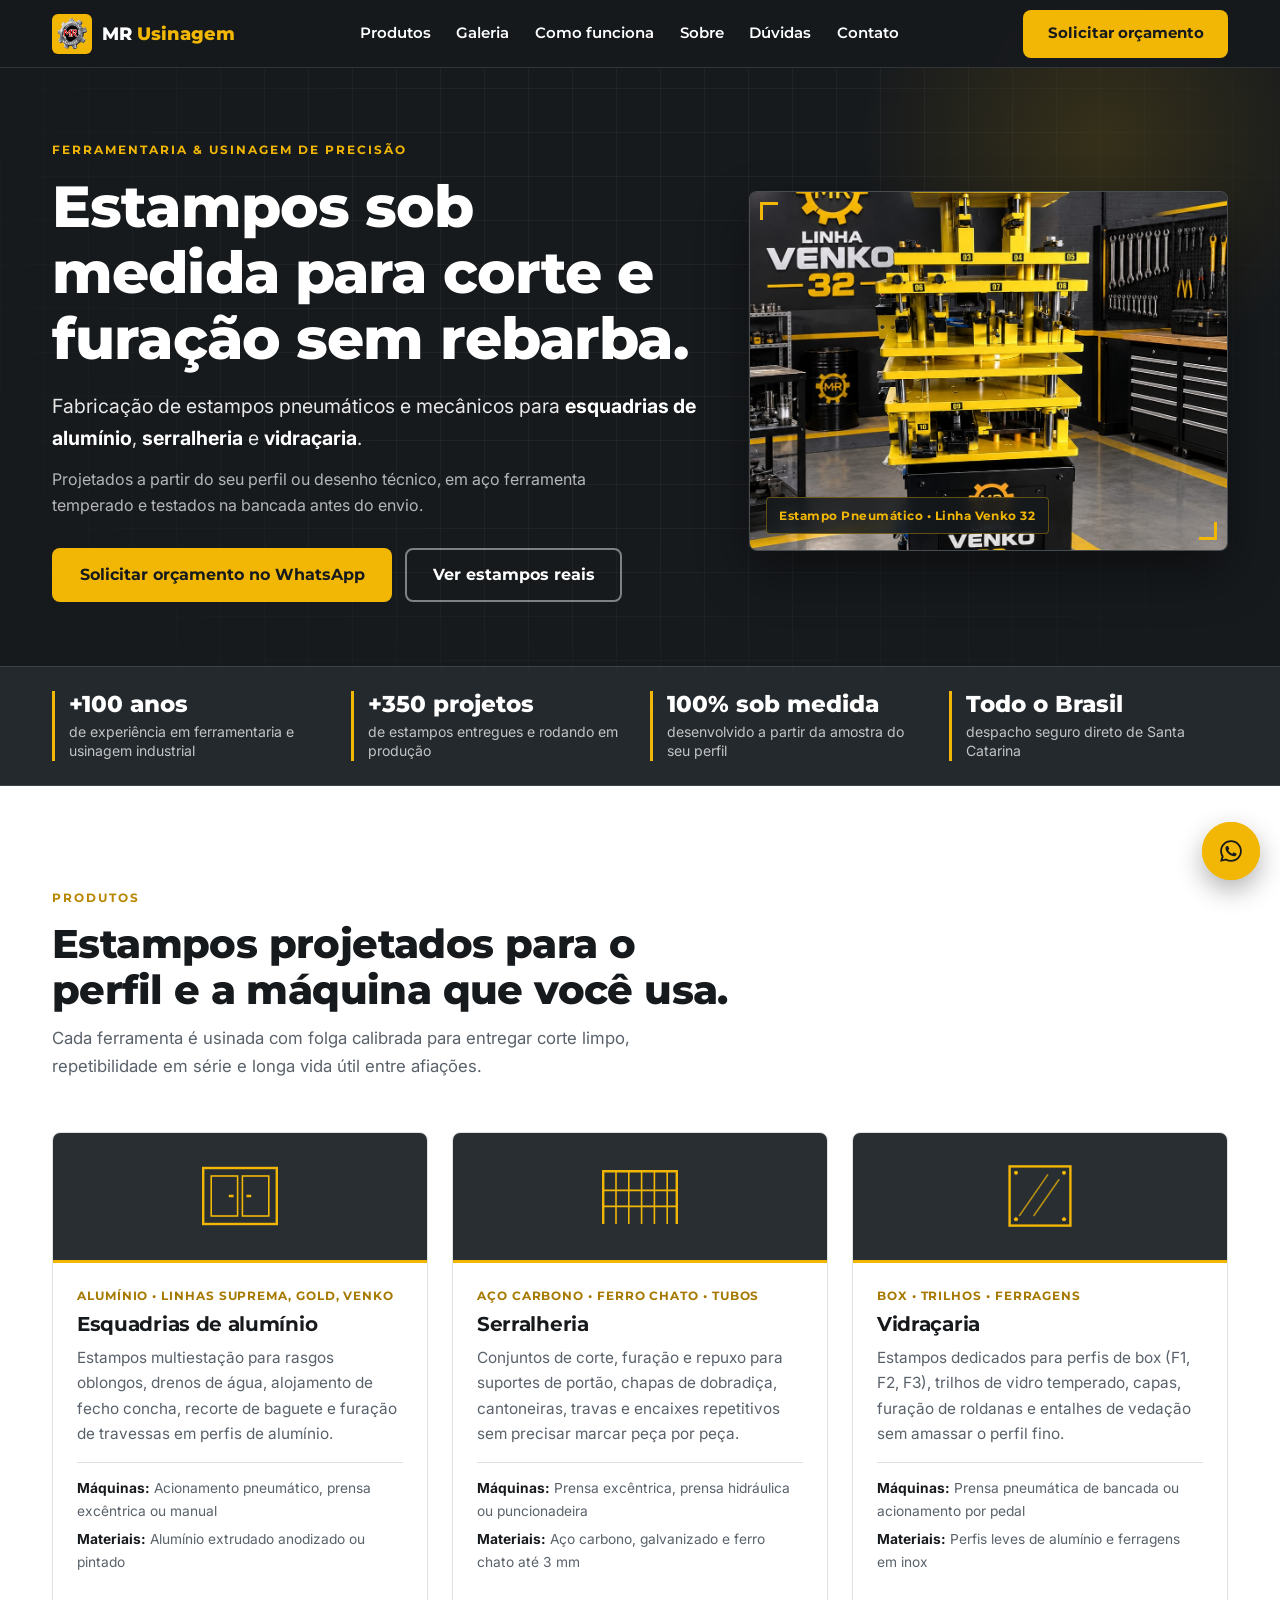
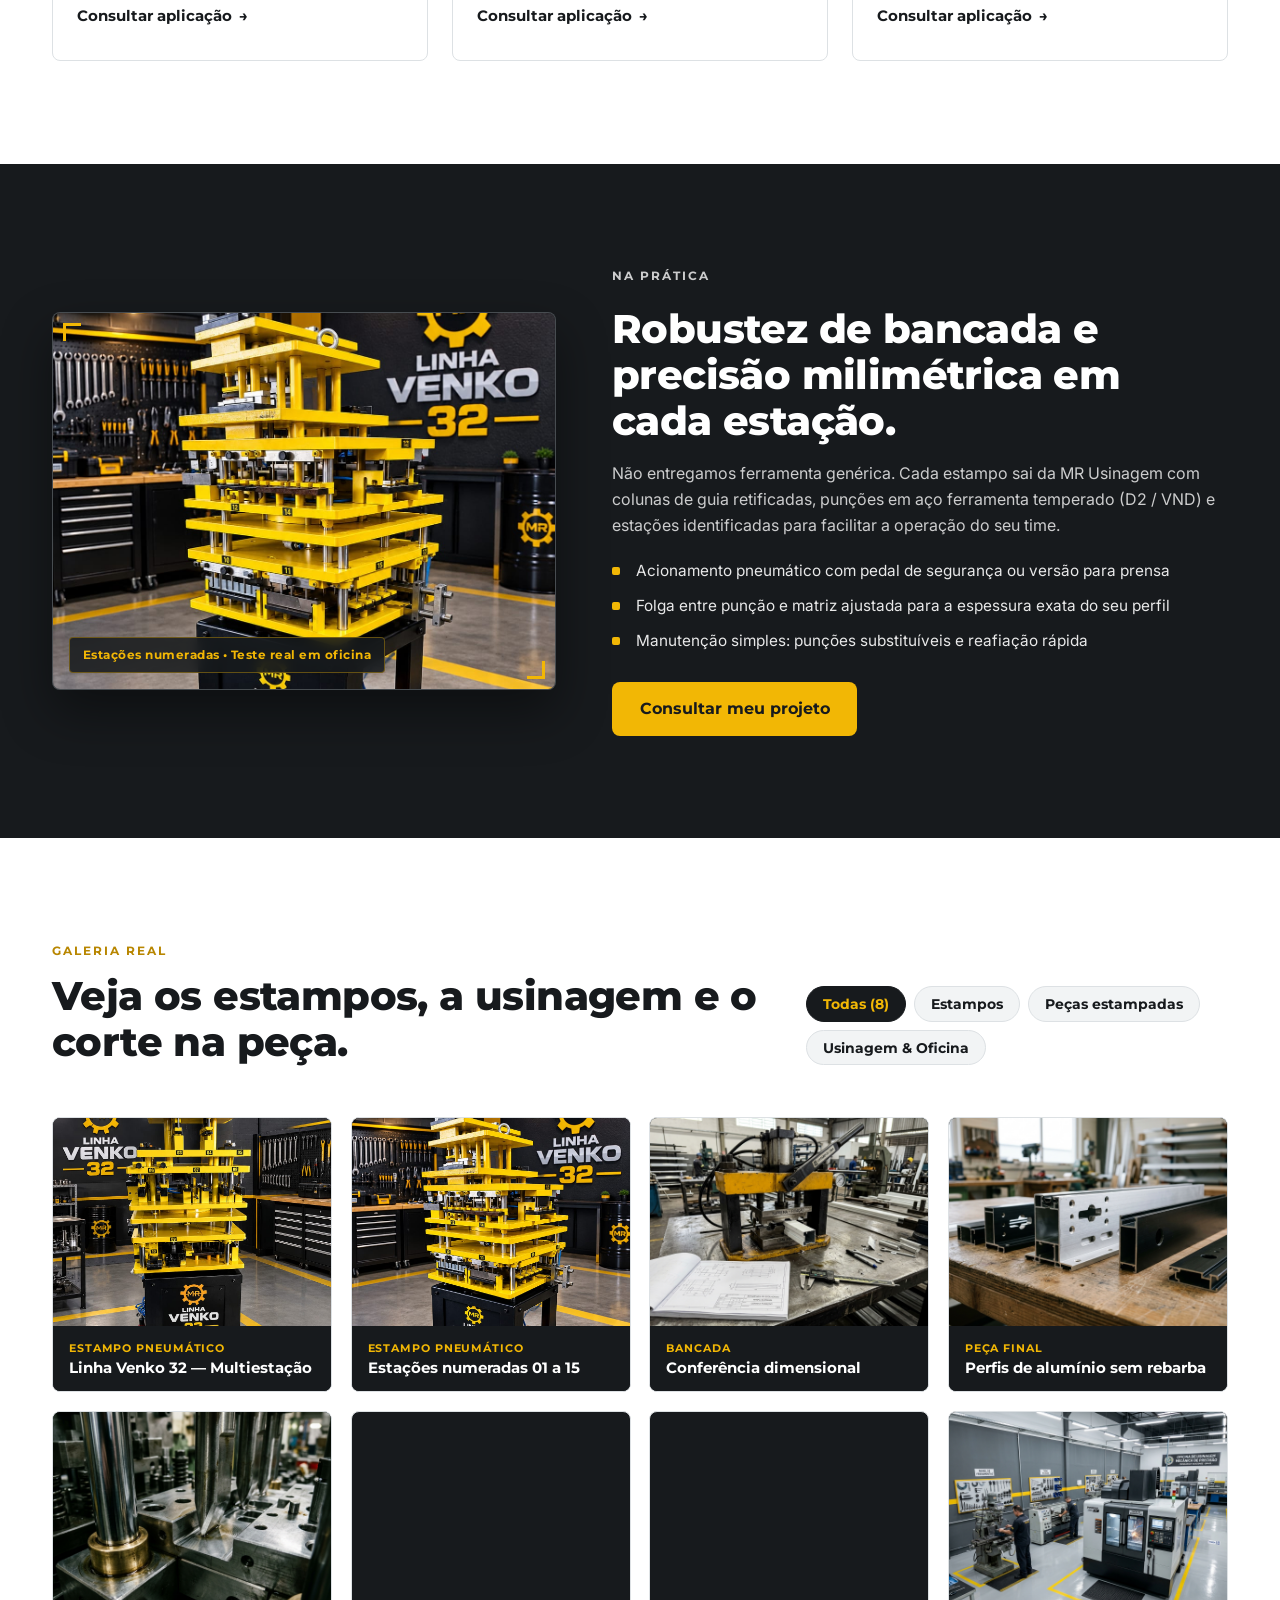
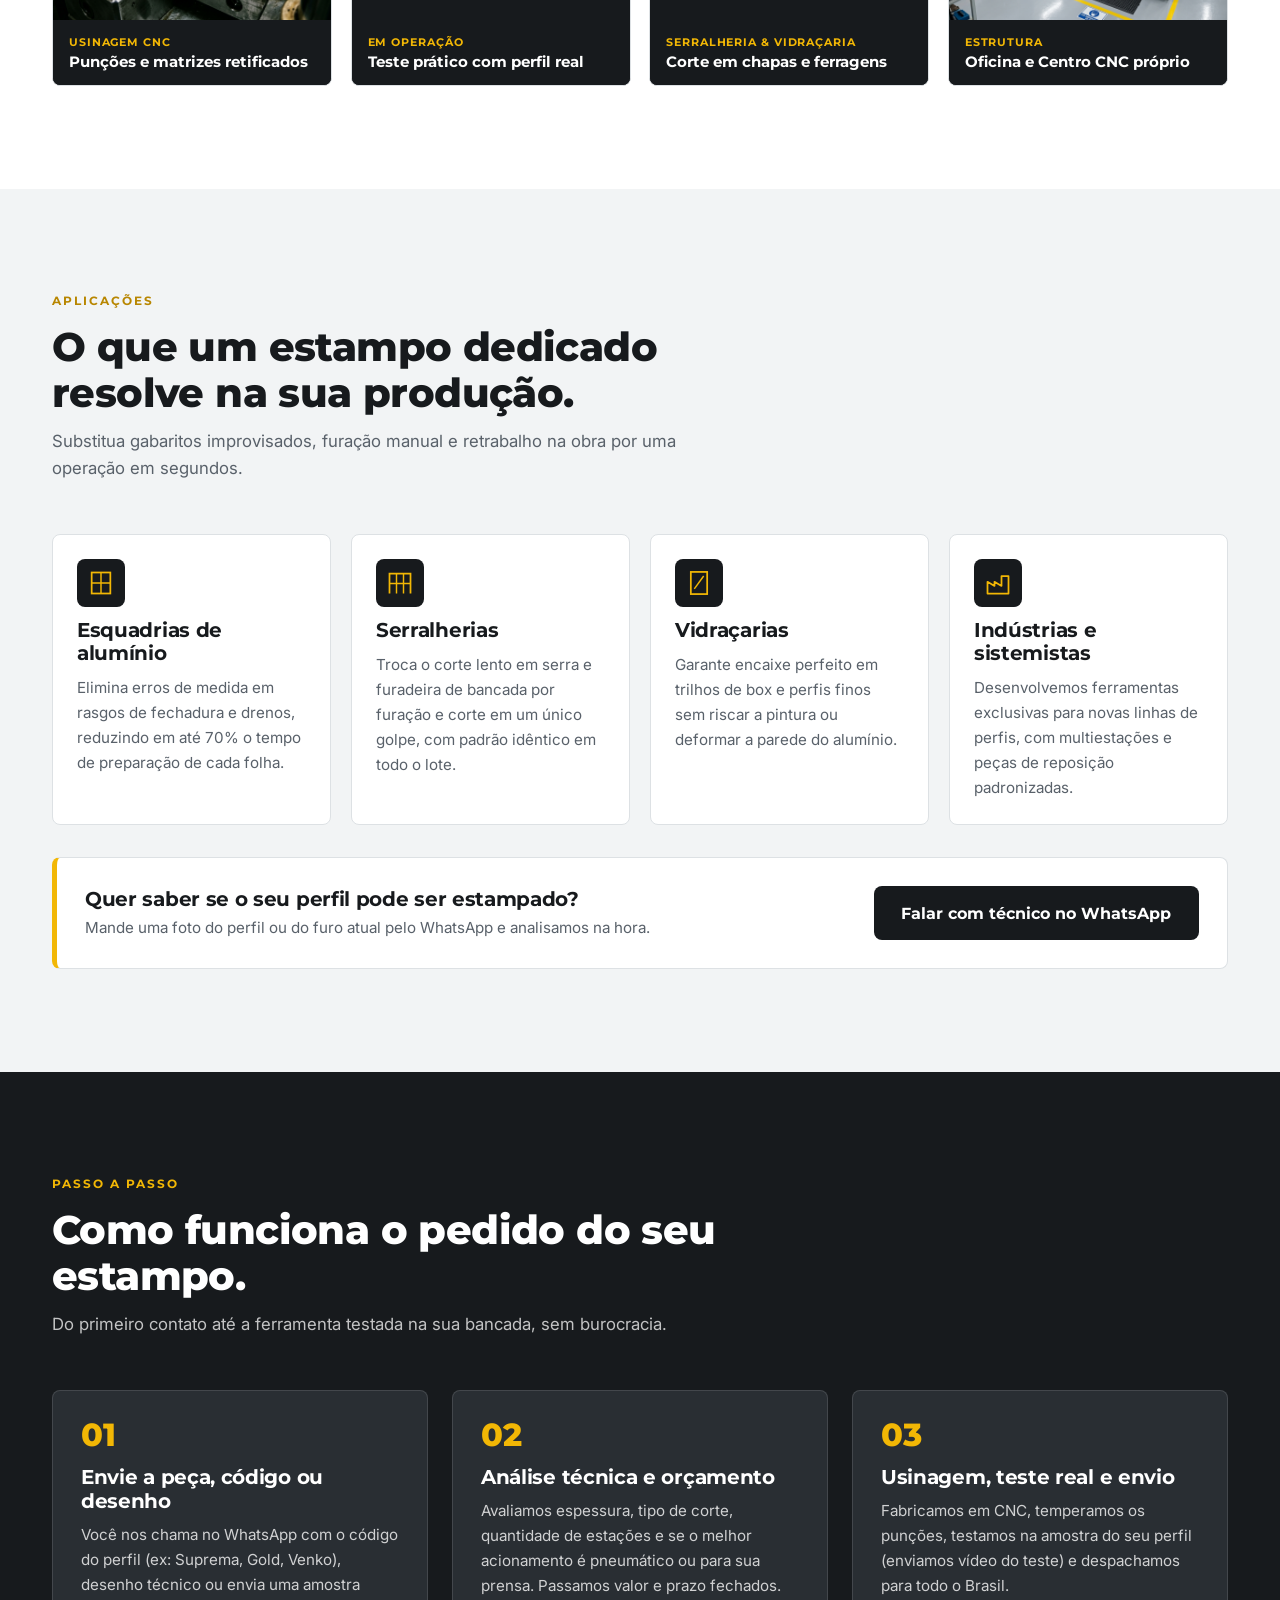
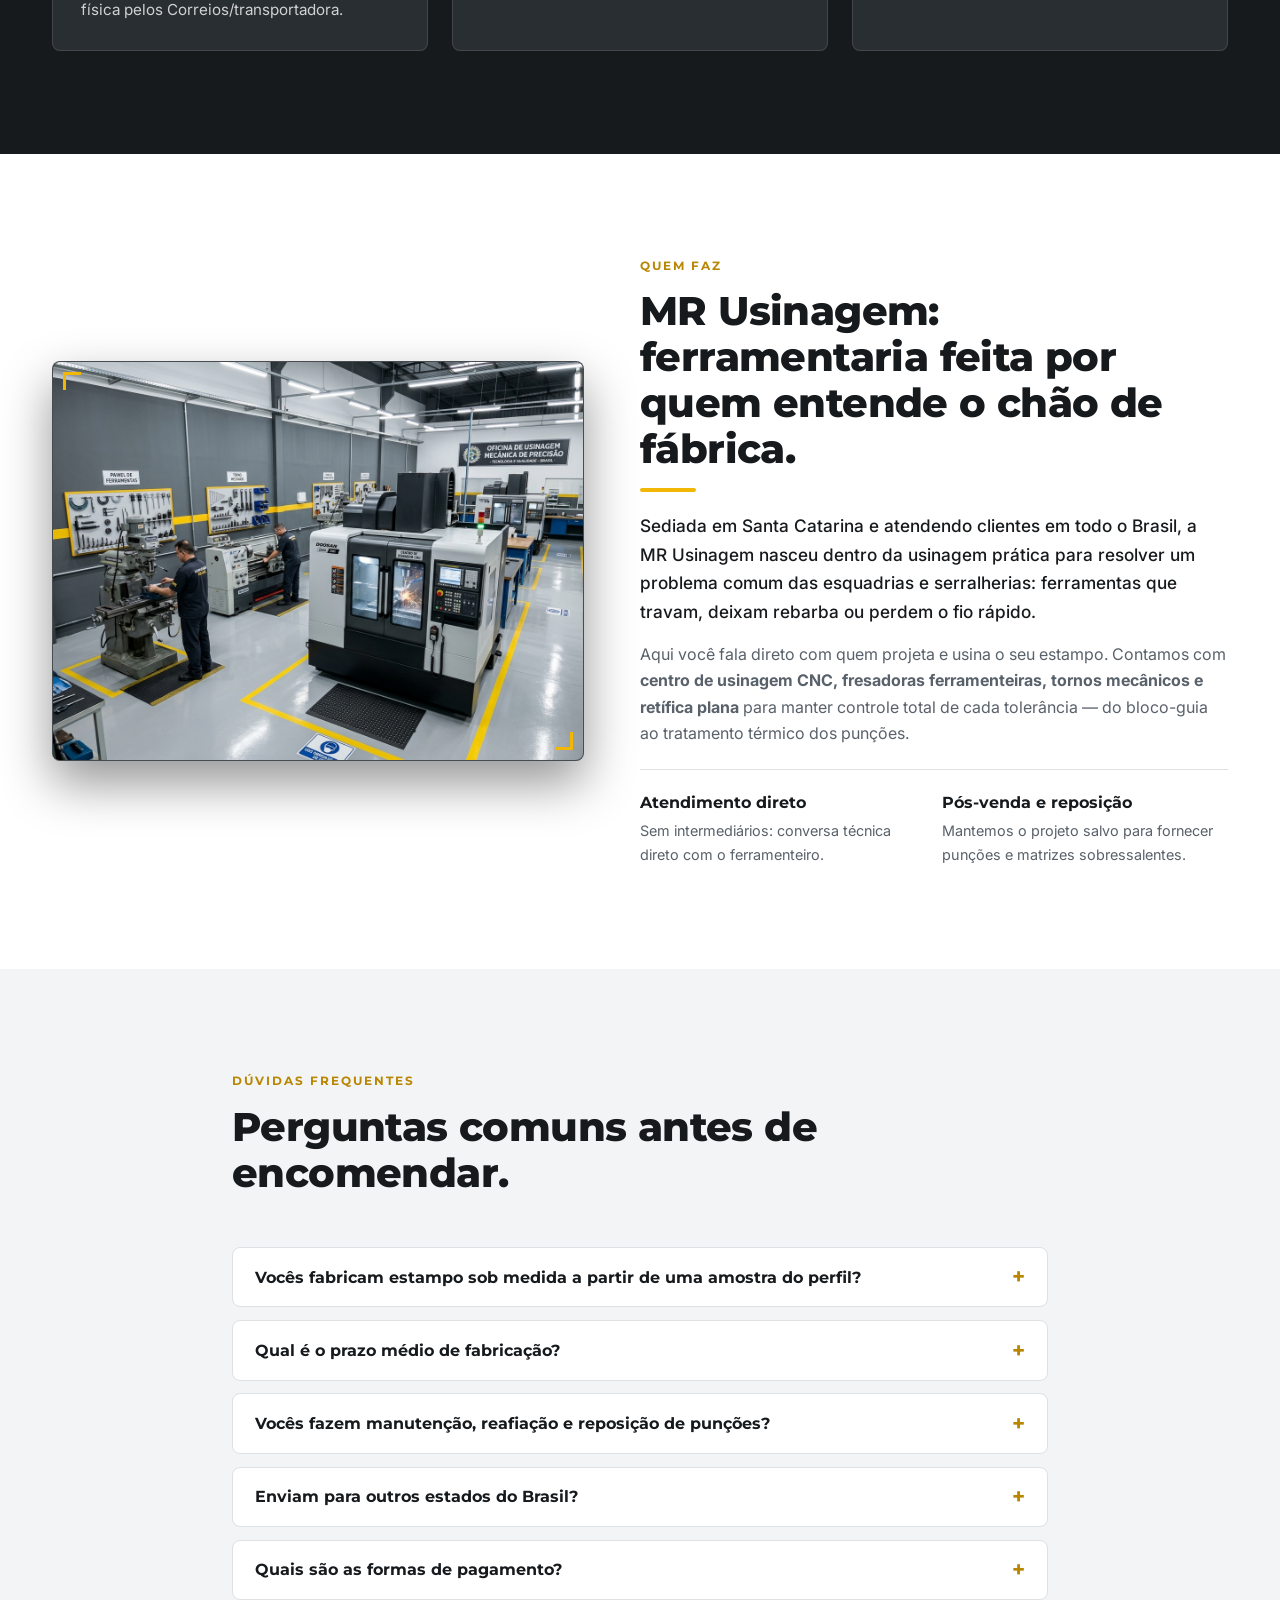
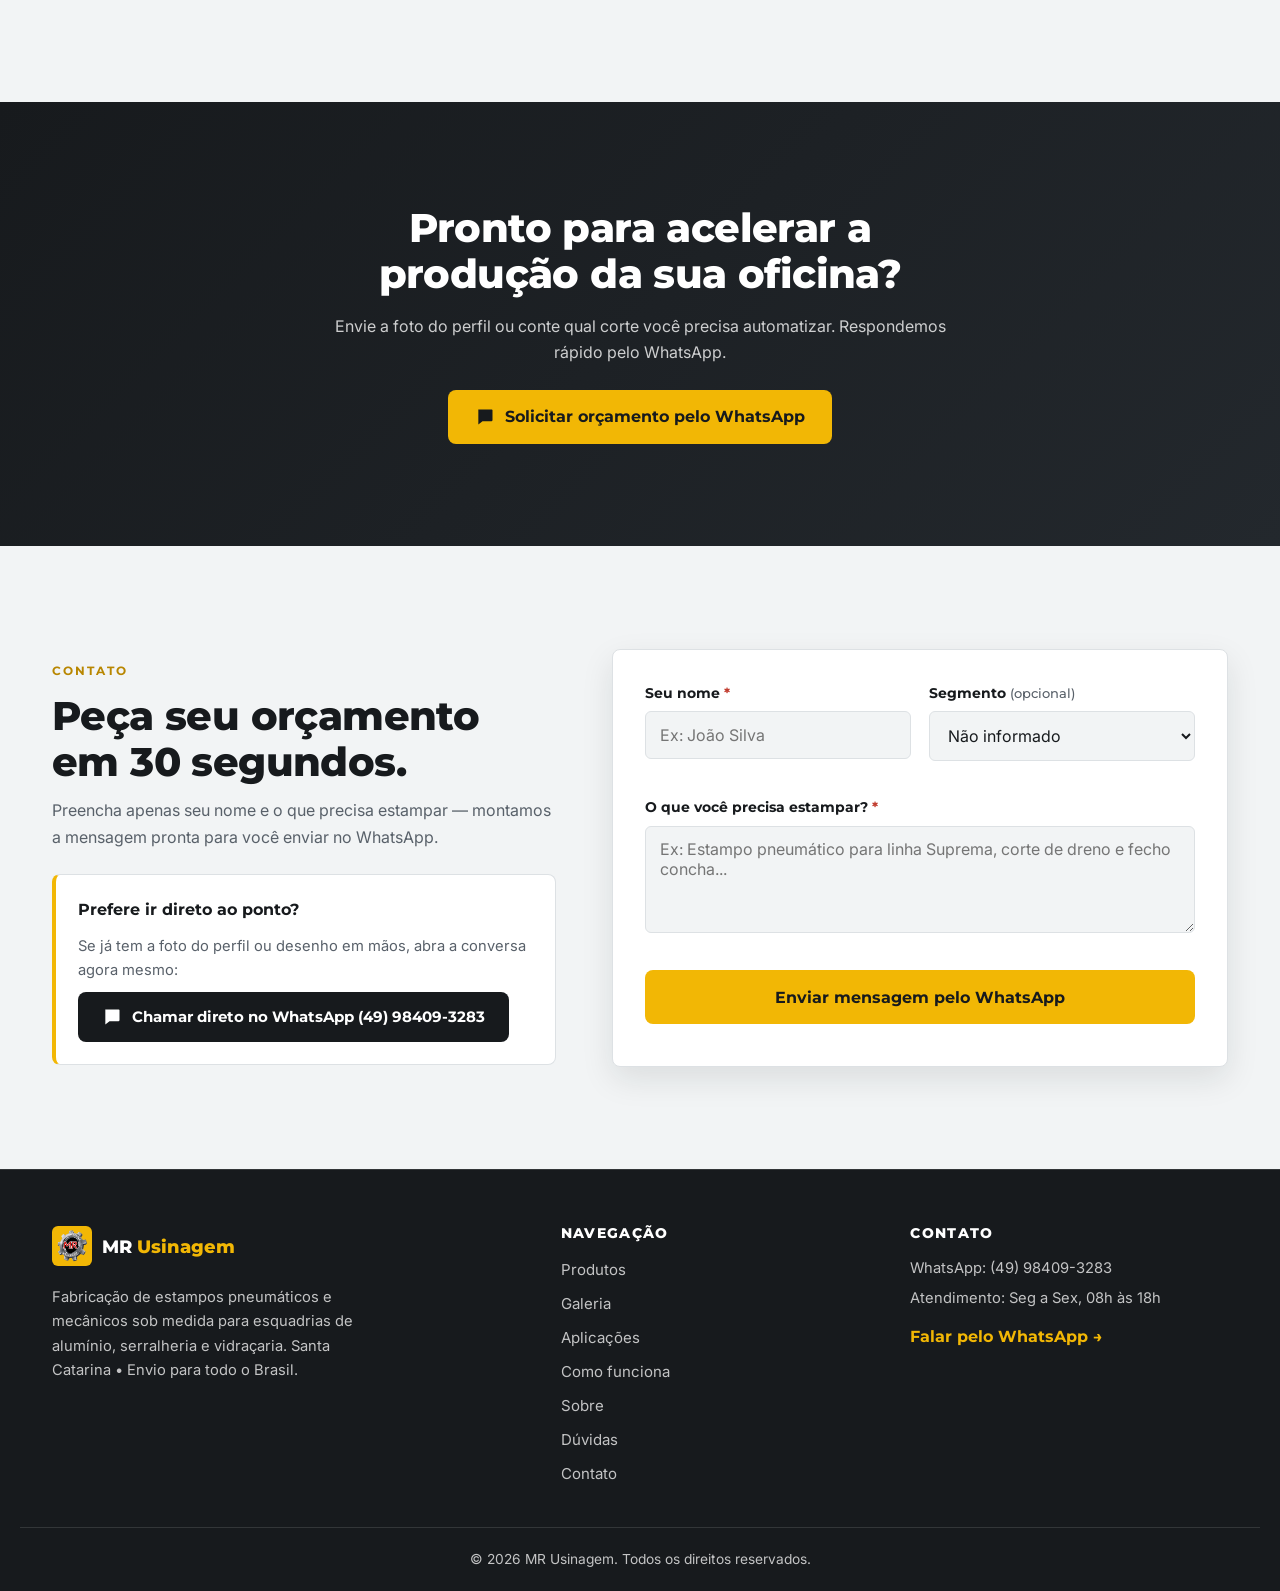
==== commit 22e56530: "Alterando html" ====
--- a/mr-usinagem/index.html
+++ b/mr-usinagem/index.html
@@ -81,7 +81,7 @@
       <div class="proof-strip">
         <div class="container proof-grid">
           <div class="proof-item reveal">
-            <strong class="proof-value" data-count="12" data-prefix="+" data-suffix=" anos">+100 anos</strong>
+            <strong class="proof-value" data-count="100" data-prefix="+" data-suffix=" anos">+100 anos</strong>
             <span>de experiência em ferramentaria e usinagem industrial</span>
           </div>
           <div class="proof-item reveal" data-delay="1">
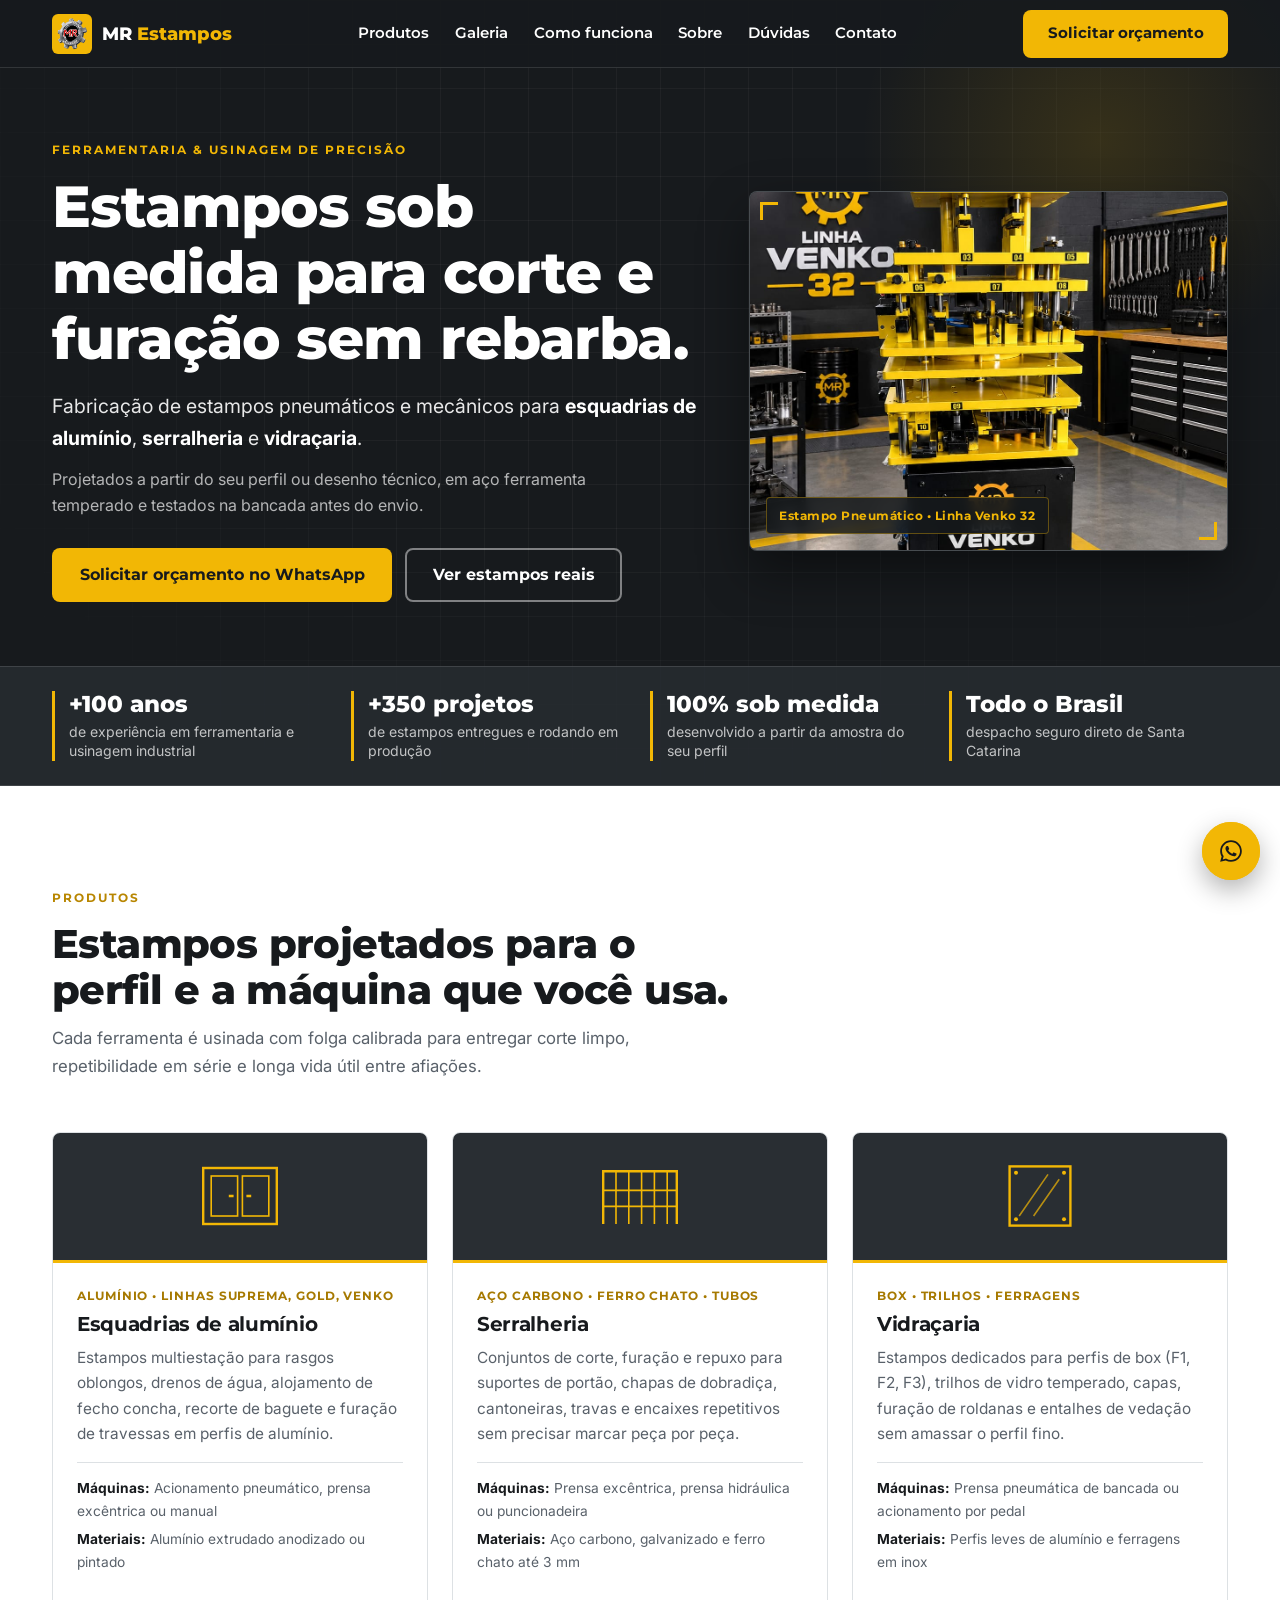
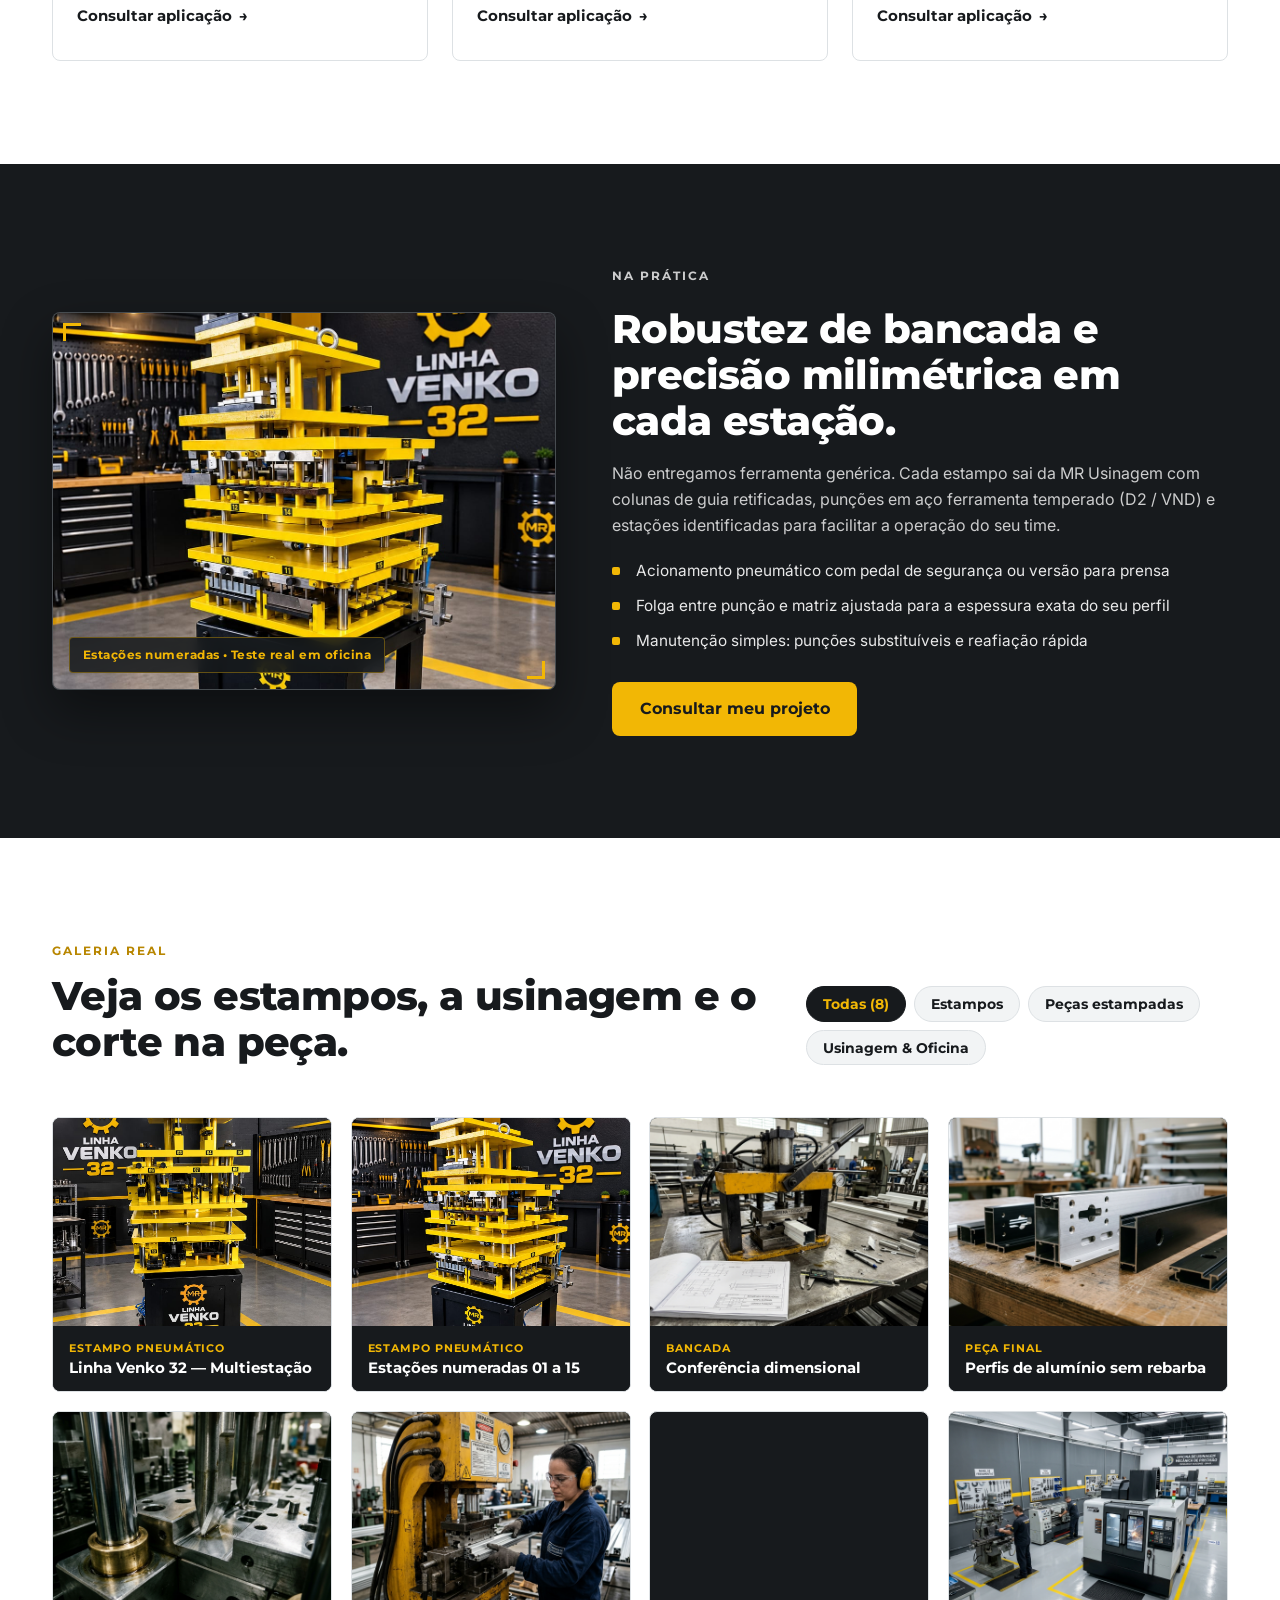
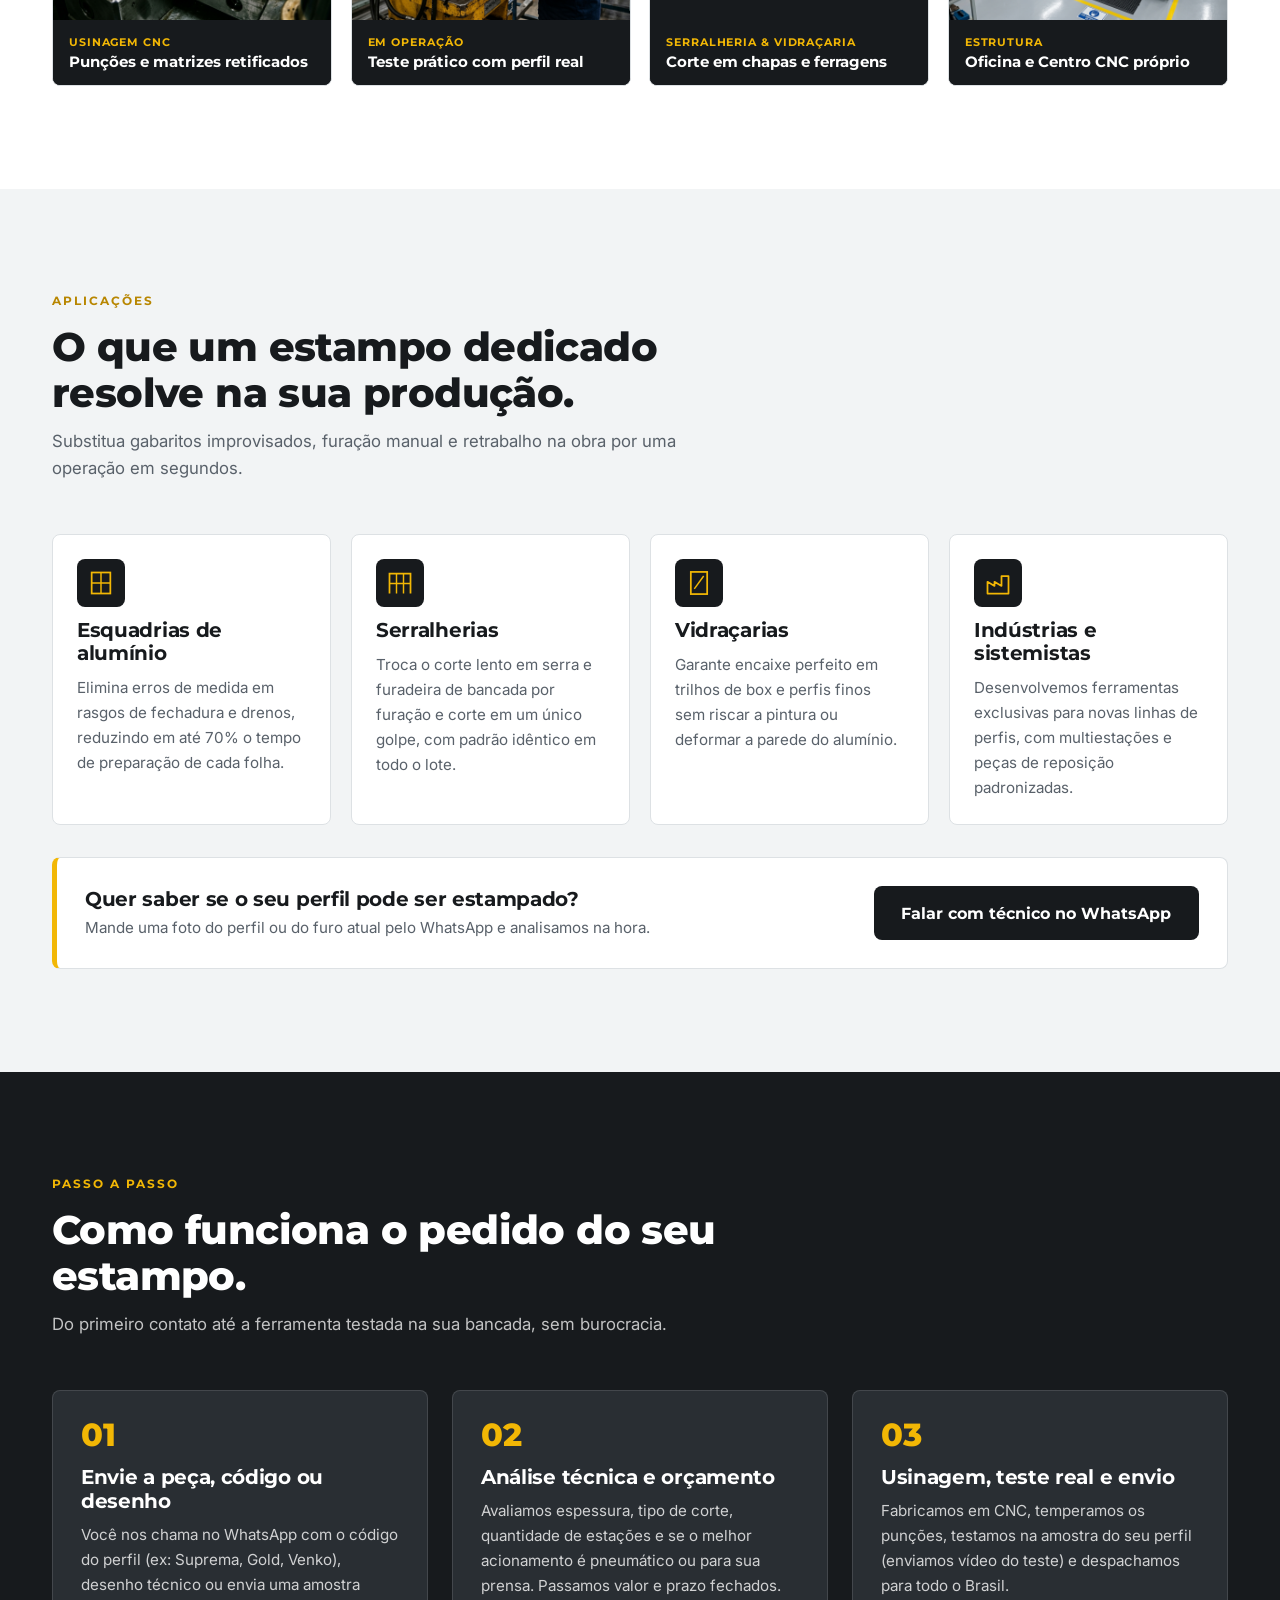
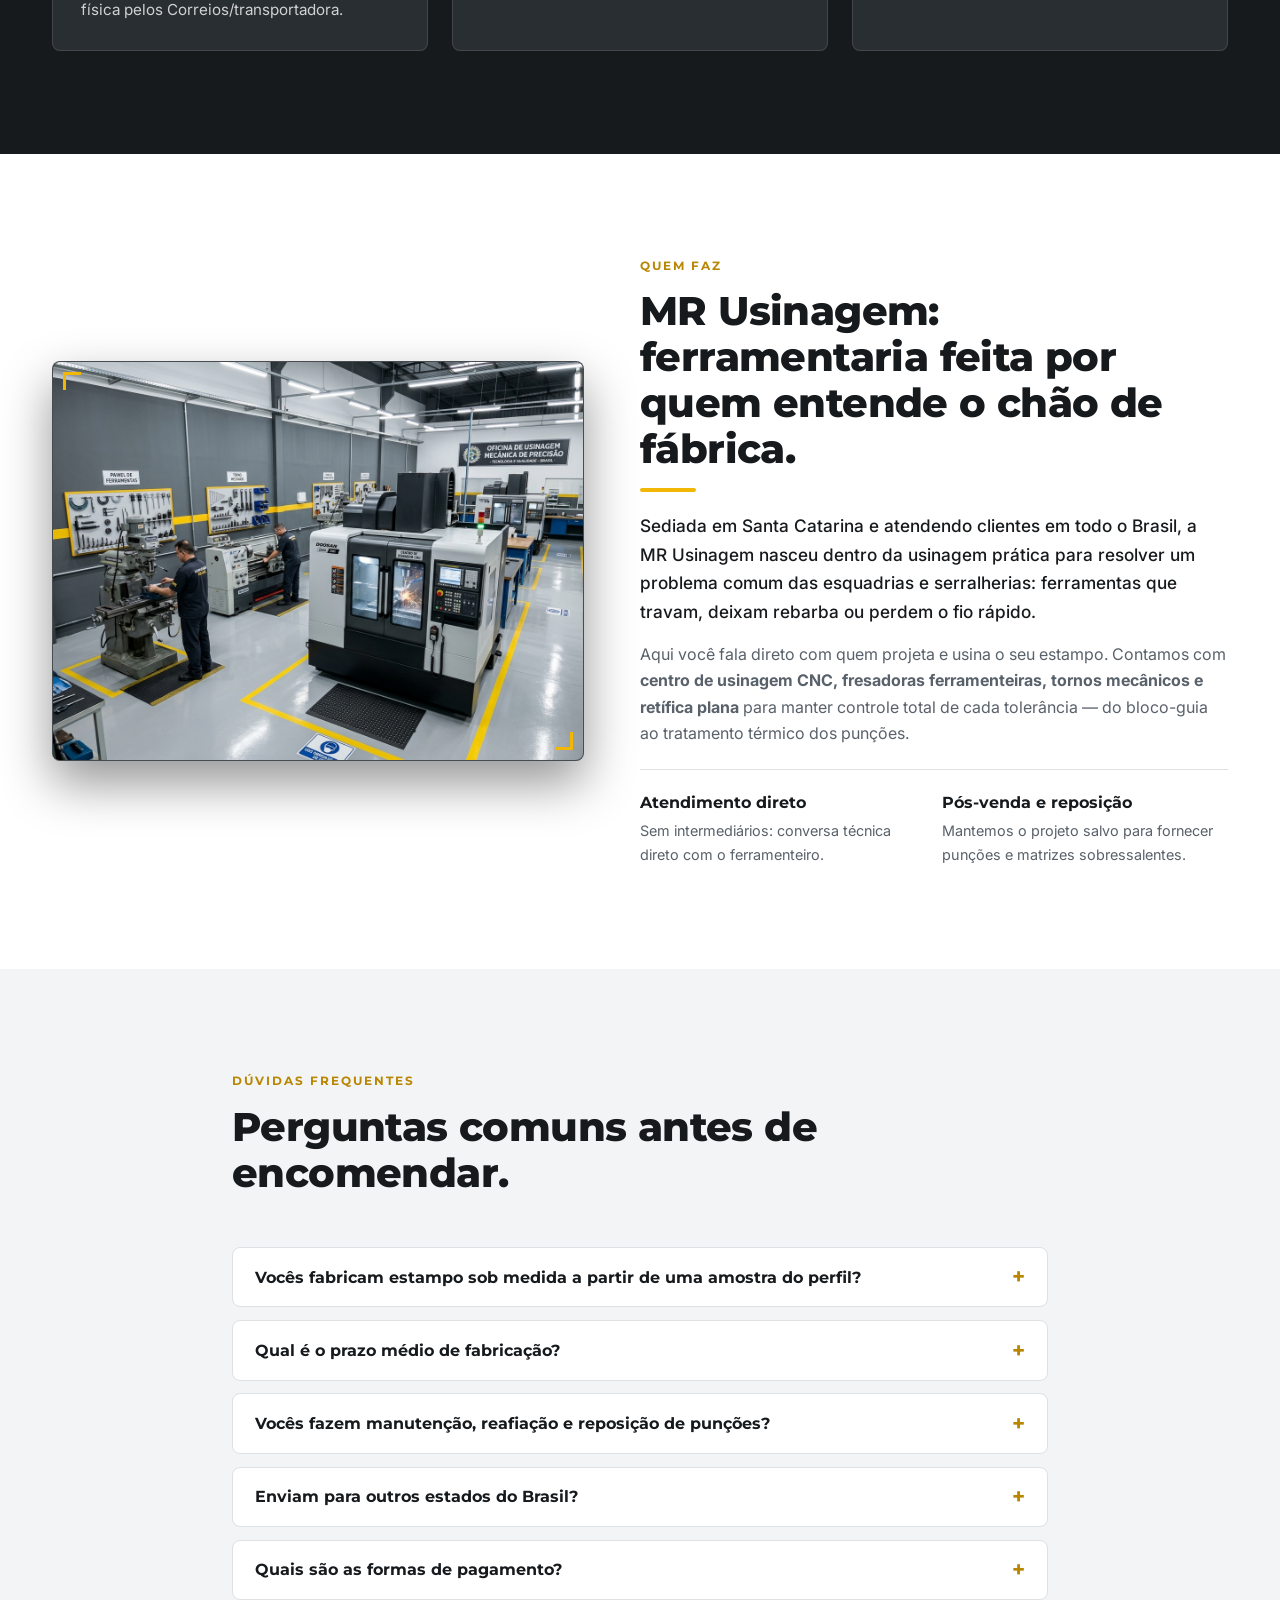
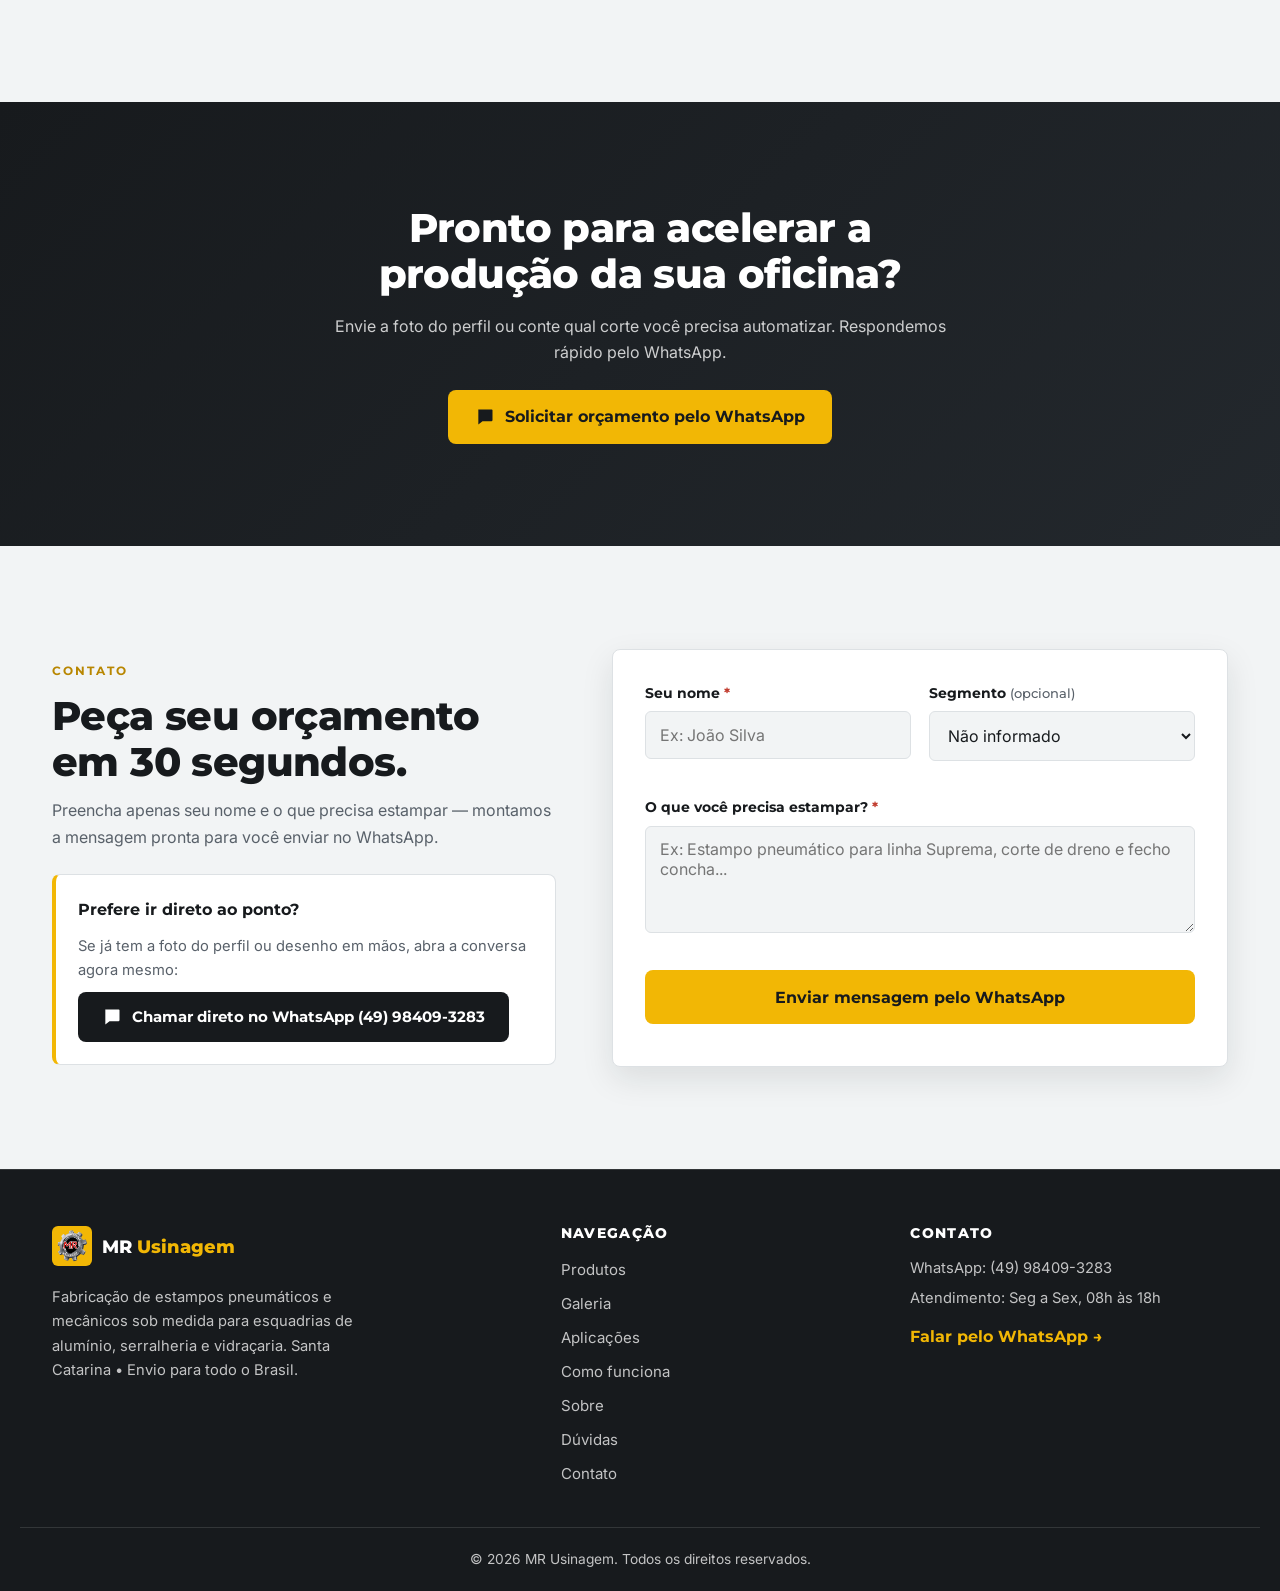
==== commit e912a071: "Change title and brand name from 'Usinagem' to 'Estampos'" ====
--- a/mr-usinagem/index.html
+++ b/mr-usinagem/index.html
@@ -3,7 +3,7 @@
 <head>
   <meta charset="UTF-8">
   <meta name="viewport" content="width=device-width, initial-scale=1, viewport-fit=cover">
-  <title>MR Usinagem | Estampos sob Medida para Esquadrias, Serralheria e Vidraçaria</title>
+  <title>MR Estampos | Estampos sob Medida para Esquadrias, Serralheria e Vidraçaria</title>
   <meta name="description" content="Fabricação de estampos pneumáticos e mecânicos sob medida para esquadrias de alumínio (Suprema, Gold, Venko), serralheria e vidraçaria. Envio para todo o Brasil.">
   <meta name="theme-color" content="#171A1D">
   <link rel="icon" href="data:image/svg+xml,%3Csvg xmlns='http://www.w3.org/2000/svg' viewBox='0 0 64 64'%3E%3Crect width='64' height='64' rx='10' fill='%23171A1D'/%3E%3Ctext x='32' y='43' font-family='Arial,sans-serif' font-size='28' font-weight='800' text-anchor='middle' fill='%23F2B705'%3EMR%3C/text%3E%3C/svg%3E">
@@ -22,7 +22,7 @@
         <span class="brand-mark" aria-hidden="true">
           <img src="assets/images/LOGO_MARCA_MR-bg.png" alt="MR Usinagem" class="brand-logo" width="40" height="40">
         </span>
-        <span class="brand-name">MR <span>Usinagem</span></span>
+        <span class="brand-name">MR <span>Estampos</span></span>
       </a>
 
       <nav class="main-nav" id="menu" aria-label="Menu principal">
--- a/mr-usinagem/css/style.css
+++ b/mr-usinagem/css/style.css
@@ -126,9 +126,7 @@
   inset: 0 0 auto 0;
   z-index: 100;
   height: var(--header-h);
-  background: rgba(23, 26, 29, .95);
-  backdrop-filter: blur(10px);
-  -webkit-backdrop-filter: blur(10px);
+  background: rgba(23, 26, 29, .97);
   border-bottom: 1px solid var(--line-dark);
   transition: box-shadow .25s, background-color .25s;
 }
@@ -189,15 +187,24 @@
 
 .main-nav {
   position: fixed;
-  inset: var(--header-h) 0 0 0;
+  top: var(--header-h);
+  right: 0;
+  bottom: 0;
+  left: 0;
+  height: calc(100vh - var(--header-h));
+  height: calc(100dvh - var(--header-h));
   background: var(--graphite);
-  padding: 2rem var(--gutter);
+  padding: 1.5rem var(--gutter) 2.5rem;
   transform: translateX(100%);
-  transition: transform .3s var(--ease);
+  visibility: hidden;
+  transition: transform .3s var(--ease), visibility .3s;
   overflow-y: auto;
   z-index: 99;
 }
-.main-nav.is-open { transform: translateX(0); }
+.main-nav.is-open {
+  transform: translateX(0);
+  visibility: visible;
+}
 .main-nav ul { display: flex; flex-direction: column; gap: .3rem; }
 .main-nav a:not(.btn) {
   display: block;
@@ -851,9 +858,11 @@
   .main-nav {
     position: static;
     inset: auto;
+    height: auto;
     background: transparent;
     padding: 0;
     transform: none;
+    visibility: visible;
     overflow: visible;
   }
   .main-nav ul { flex-direction: row; align-items: center; gap: 1.6rem; }
